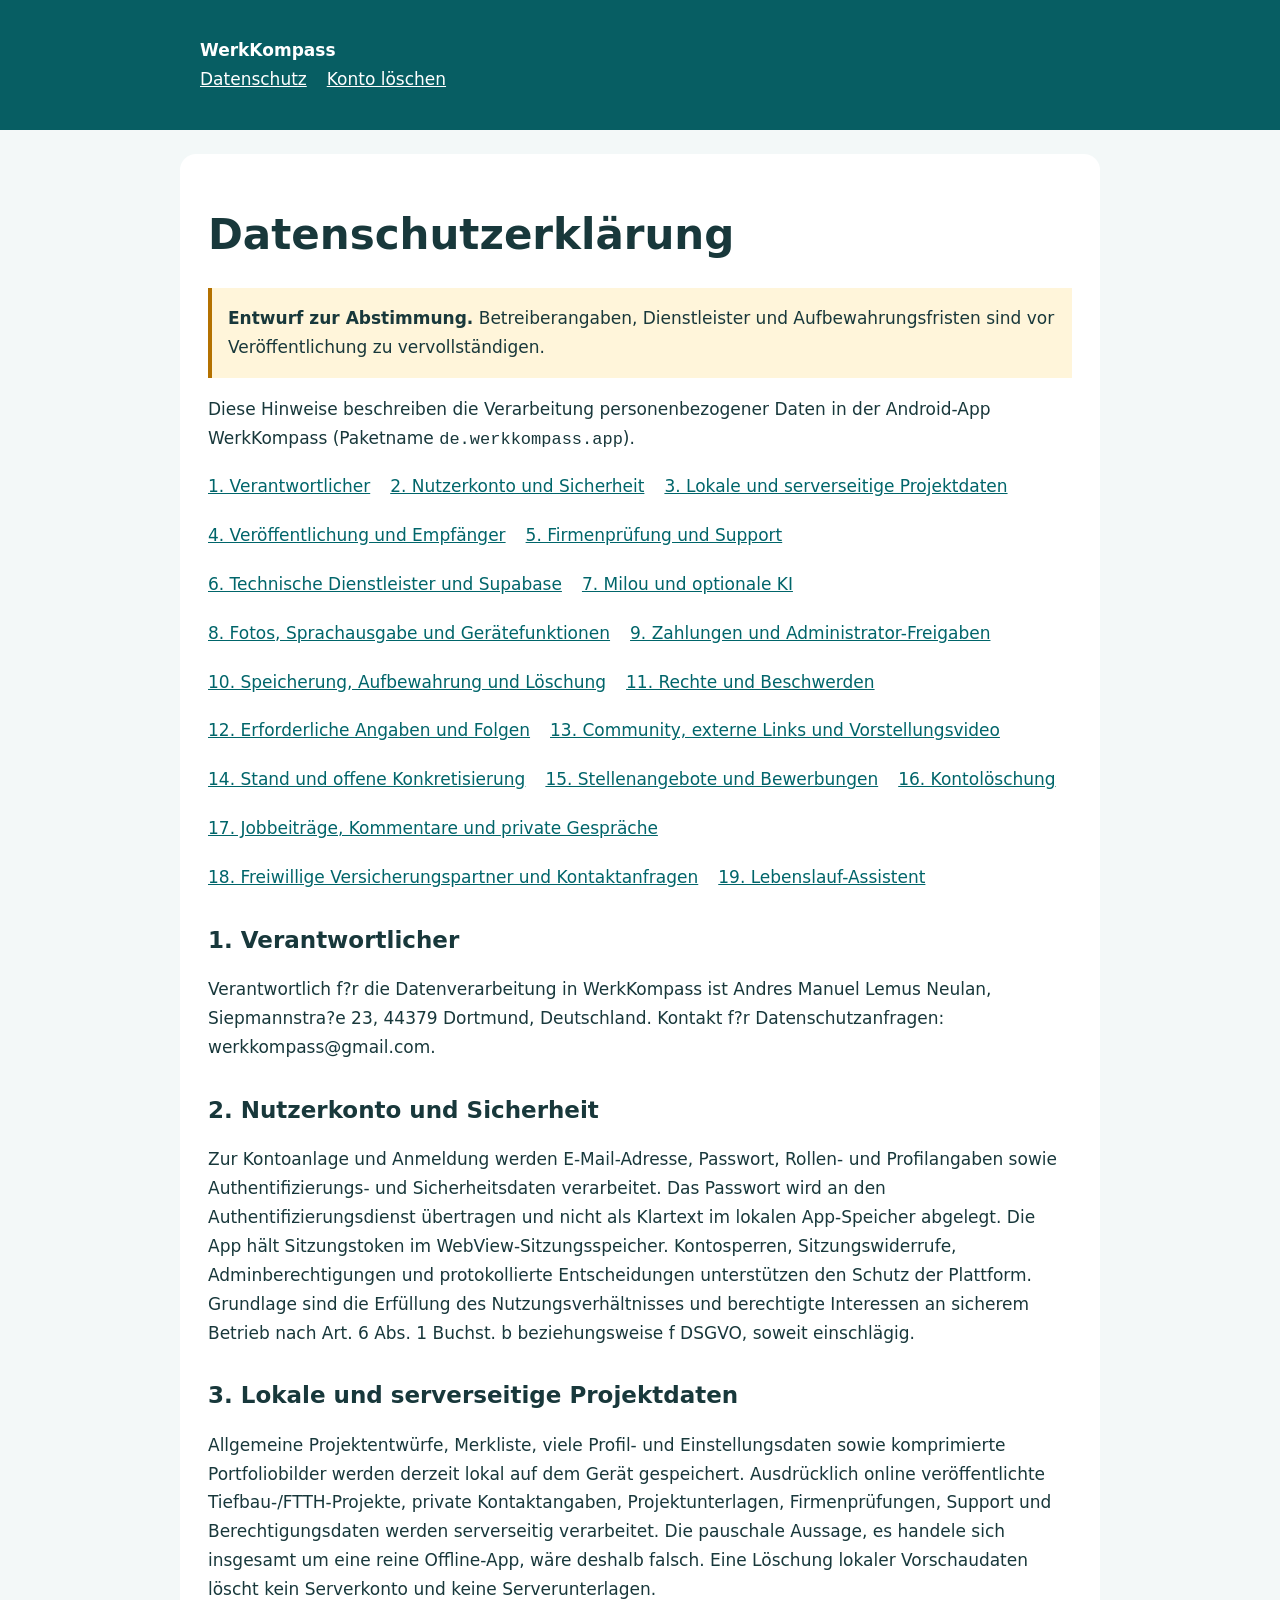
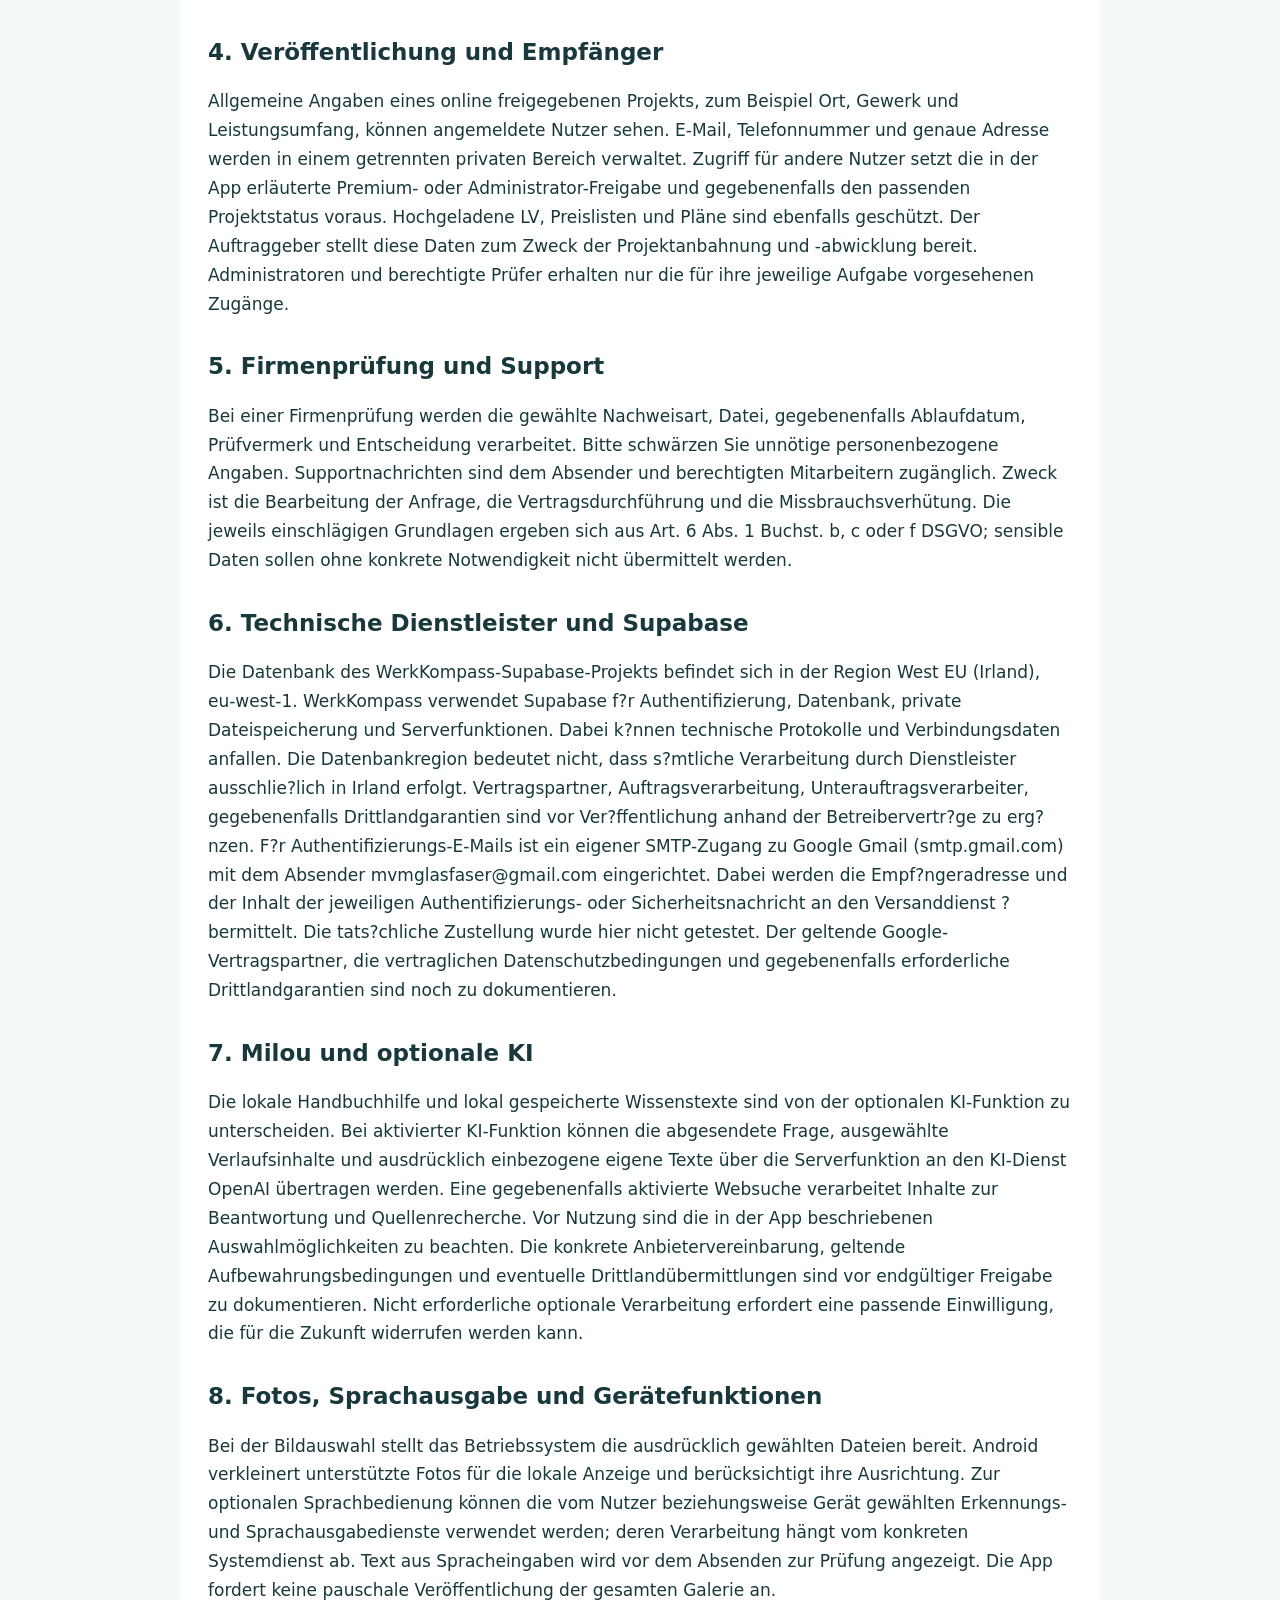
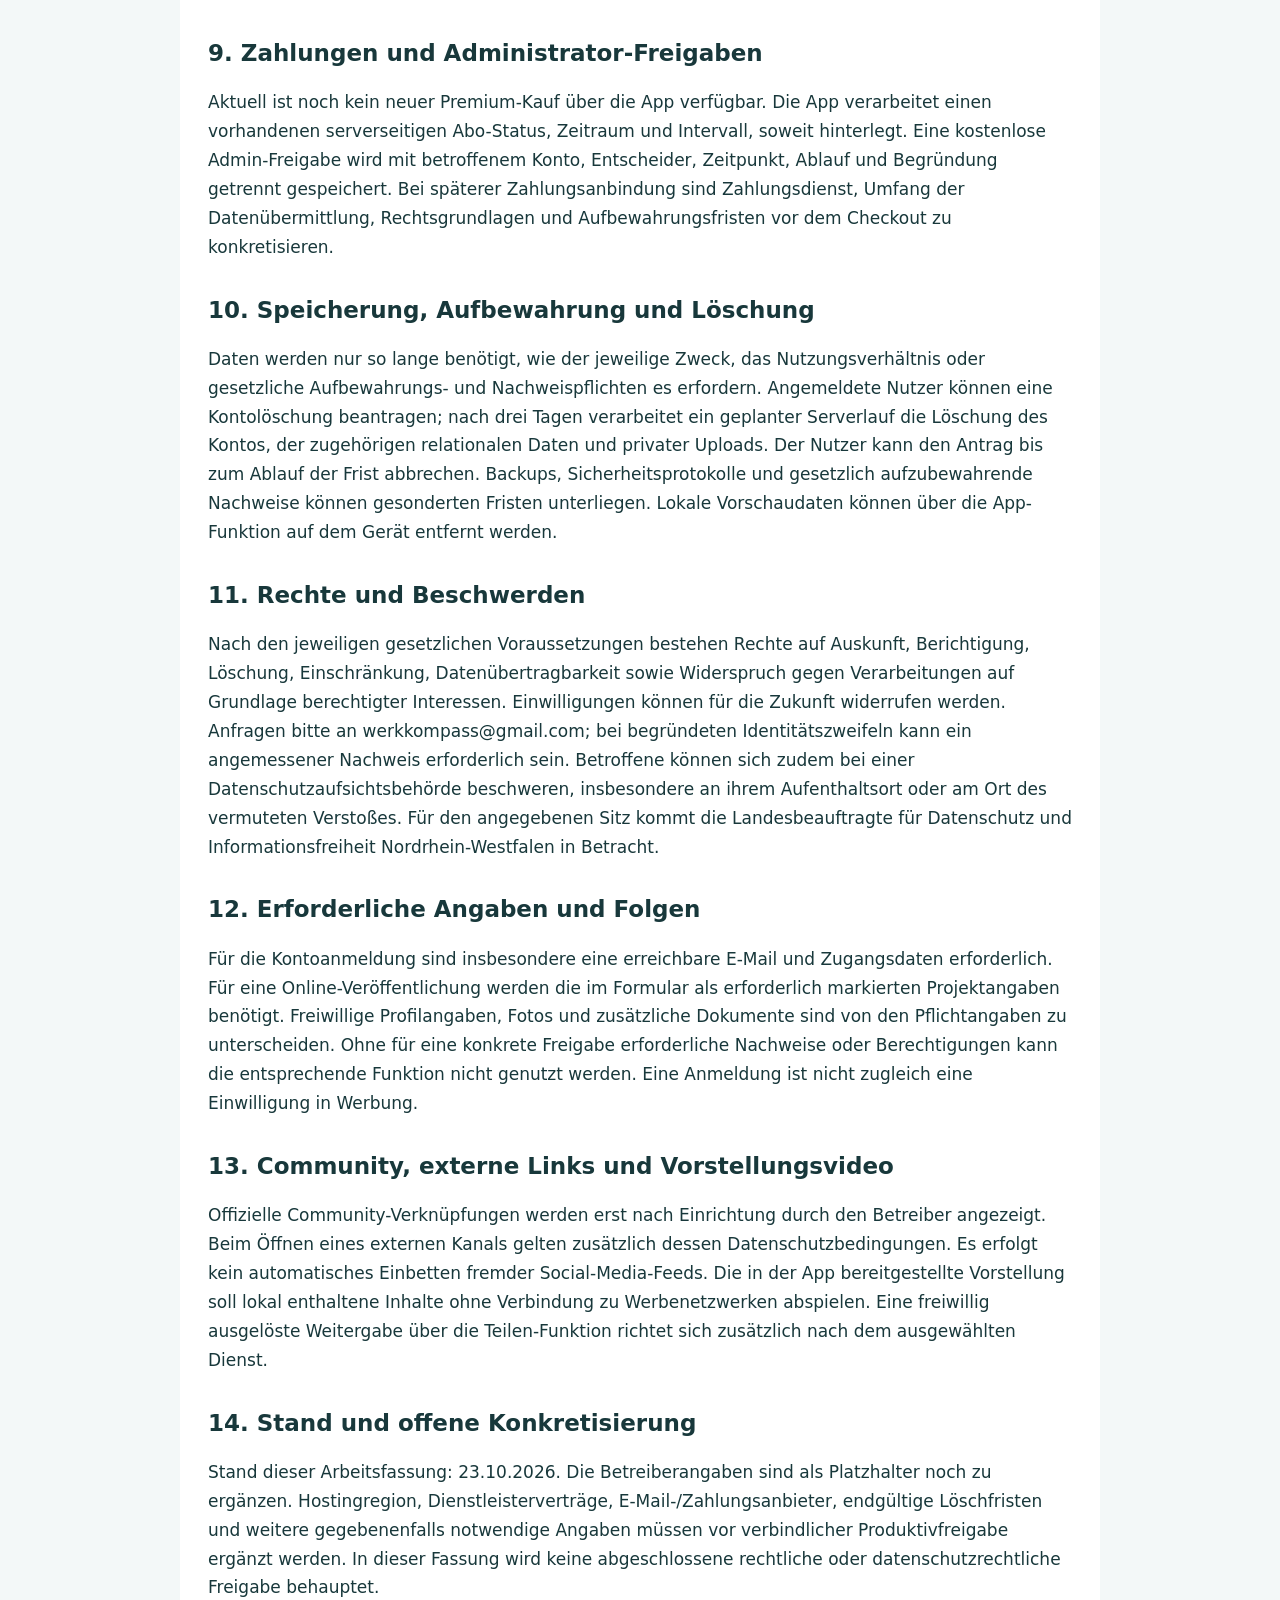
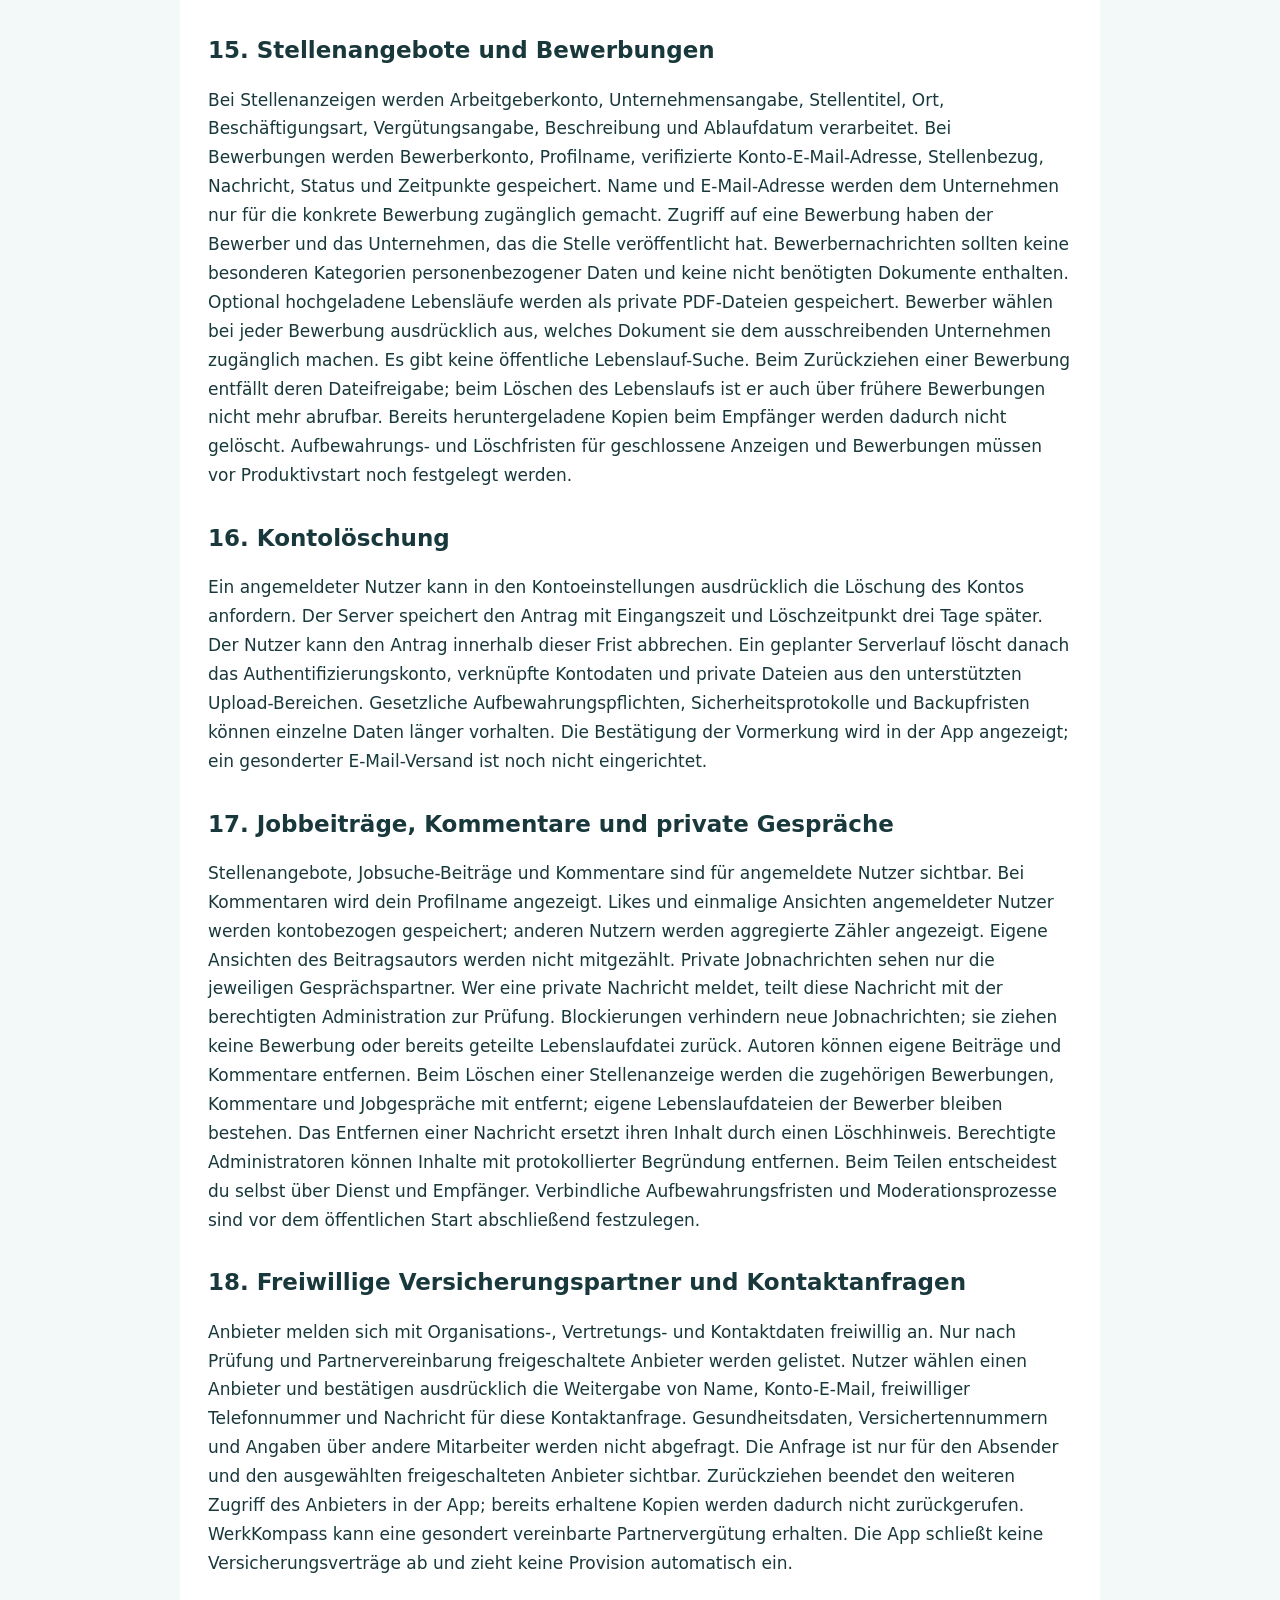
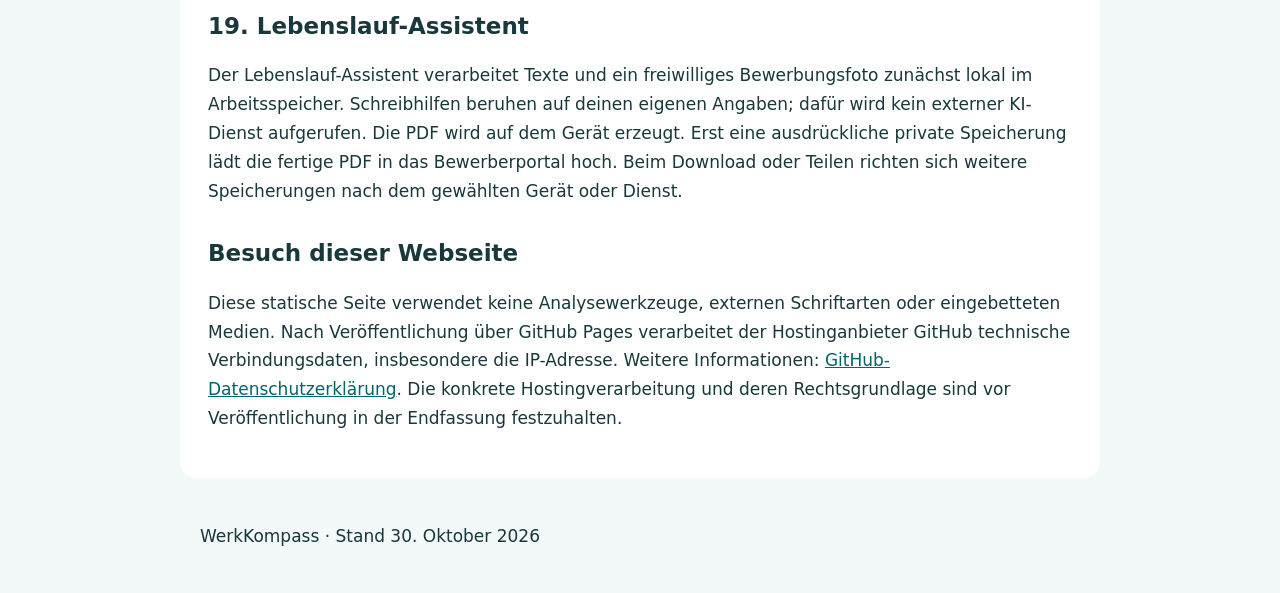
==== index.html @ 2a3a0906 "Add files via upload" ====
<!doctype html>
<html lang="de"><head><meta charset="utf-8"><meta name="viewport" content="width=device-width,initial-scale=1"><meta name="robots" content="noindex"><title>Datenschutzerklärung | WerkKompass</title><link rel="stylesheet" href="style.css"></head><body><header><strong>WerkKompass</strong><nav aria-label="Seitennavigation"><a href="index.html">Datenschutz</a><a href="konto-loeschen.html">Konto löschen</a></nav></header><main><h1>Datenschutzerklärung</h1><p class="notice"><strong>Entwurf zur Abstimmung.</strong> Betreiberangaben, Dienstleister und Aufbewahrungsfristen sind vor Veröffentlichung zu vervollständigen.</p><p>Diese Hinweise beschreiben die Verarbeitung personenbezogener Daten in der Android-App WerkKompass (Paketname <code>de.werkkompass.app</code>).</p><nav aria-label="Inhaltsverzeichnis"><a href="#abschnitt-1">1. Verantwortlicher</a><a href="#abschnitt-2">2. Nutzerkonto und Sicherheit</a><a href="#abschnitt-3">3. Lokale und serverseitige Projektdaten</a><a href="#abschnitt-4">4. Veröffentlichung und Empfänger</a><a href="#abschnitt-5">5. Firmenprüfung und Support</a><a href="#abschnitt-6">6. Technische Dienstleister und Supabase</a><a href="#abschnitt-7">7. Milou und optionale KI</a><a href="#abschnitt-8">8. Fotos, Sprachausgabe und Gerätefunktionen</a><a href="#abschnitt-9">9. Zahlungen und Administrator-Freigaben</a><a href="#abschnitt-10">10. Speicherung, Aufbewahrung und Löschung</a><a href="#abschnitt-11">11. Rechte und Beschwerden</a><a href="#abschnitt-12">12. Erforderliche Angaben und Folgen</a><a href="#abschnitt-13">13. Community, externe Links und Vorstellungsvideo</a><a href="#abschnitt-14">14. Stand und offene Konkretisierung</a><a href="#abschnitt-15">15. Stellenangebote und Bewerbungen</a><a href="#abschnitt-16">16. Kontolöschung</a><a href="#abschnitt-17">17. Jobbeiträge, Kommentare und private Gespräche</a><a href="#abschnitt-18">18. Freiwillige Versicherungspartner und Kontaktanfragen</a><a href="#abschnitt-19">19. Lebenslauf-Assistent</a></nav><section id="abschnitt-1"><h2>1. Verantwortlicher</h2><p>Verantwortlich f?r die Datenverarbeitung in WerkKompass ist Andres Manuel Lemus Neulan, Siepmannstra?e 23, 44379 Dortmund, Deutschland. Kontakt f?r Datenschutzanfragen: werkkompass@gmail.com.</p></section><section id="abschnitt-2"><h2>2. Nutzerkonto und Sicherheit</h2><p>Zur Kontoanlage und Anmeldung werden E-Mail-Adresse, Passwort, Rollen- und Profilangaben sowie Authentifizierungs- und Sicherheitsdaten verarbeitet. Das Passwort wird an den Authentifizierungsdienst übertragen und nicht als Klartext im lokalen App-Speicher abgelegt. Die App hält Sitzungstoken im WebView-Sitzungsspeicher. Kontosperren, Sitzungswiderrufe, Adminberechtigungen und protokollierte Entscheidungen unterstützen den Schutz der Plattform. Grundlage sind die Erfüllung des Nutzungsverhältnisses und berechtigte Interessen an sicherem Betrieb nach Art. 6 Abs. 1 Buchst. b beziehungsweise f DSGVO, soweit einschlägig.</p></section><section id="abschnitt-3"><h2>3. Lokale und serverseitige Projektdaten</h2><p>Allgemeine Projektentwürfe, Merkliste, viele Profil- und Einstellungsdaten sowie komprimierte Portfoliobilder werden derzeit lokal auf dem Gerät gespeichert. Ausdrücklich online veröffentlichte Tiefbau-/FTTH-Projekte, private Kontaktangaben, Projektunterlagen, Firmenprüfungen, Support und Berechtigungsdaten werden serverseitig verarbeitet. Die pauschale Aussage, es handele sich insgesamt um eine reine Offline-App, wäre deshalb falsch. Eine Löschung lokaler Vorschaudaten löscht kein Serverkonto und keine Serverunterlagen.</p></section><section id="abschnitt-4"><h2>4. Veröffentlichung und Empfänger</h2><p>Allgemeine Angaben eines online freigegebenen Projekts, zum Beispiel Ort, Gewerk und Leistungsumfang, können angemeldete Nutzer sehen. E-Mail, Telefonnummer und genaue Adresse werden in einem getrennten privaten Bereich verwaltet. Zugriff für andere Nutzer setzt die in der App erläuterte Premium- oder Administrator-Freigabe und gegebenenfalls den passenden Projektstatus voraus. Hochgeladene LV, Preislisten und Pläne sind ebenfalls geschützt. Der Auftraggeber stellt diese Daten zum Zweck der Projektanbahnung und -abwicklung bereit. Administratoren und berechtigte Prüfer erhalten nur die für ihre jeweilige Aufgabe vorgesehenen Zugänge.</p></section><section id="abschnitt-5"><h2>5. Firmenprüfung und Support</h2><p>Bei einer Firmenprüfung werden die gewählte Nachweisart, Datei, gegebenenfalls Ablaufdatum, Prüfvermerk und Entscheidung verarbeitet. Bitte schwärzen Sie unnötige personenbezogene Angaben. Supportnachrichten sind dem Absender und berechtigten Mitarbeitern zugänglich. Zweck ist die Bearbeitung der Anfrage, die Vertragsdurchführung und die Missbrauchsverhütung. Die jeweils einschlägigen Grundlagen ergeben sich aus Art. 6 Abs. 1 Buchst. b, c oder f DSGVO; sensible Daten sollen ohne konkrete Notwendigkeit nicht übermittelt werden.</p></section><section id="abschnitt-6"><h2>6. Technische Dienstleister und Supabase</h2><p>Die Datenbank des WerkKompass-Supabase-Projekts befindet sich in der Region West EU (Irland), eu-west-1. WerkKompass verwendet Supabase f?r Authentifizierung, Datenbank, private Dateispeicherung und Serverfunktionen. Dabei k?nnen technische Protokolle und Verbindungsdaten anfallen. Die Datenbankregion bedeutet nicht, dass s?mtliche Verarbeitung durch Dienstleister ausschlie?lich in Irland erfolgt. Vertragspartner, Auftragsverarbeitung, Unterauftragsverarbeiter, gegebenenfalls Drittlandgarantien sind vor Ver?ffentlichung anhand der Betreibervertr?ge zu erg?nzen. F?r Authentifizierungs-E-Mails ist ein eigener SMTP-Zugang zu Google Gmail (smtp.gmail.com) mit dem Absender mvmglasfaser@gmail.com eingerichtet. Dabei werden die Empf?ngeradresse und der Inhalt der jeweiligen Authentifizierungs- oder Sicherheitsnachricht an den Versanddienst ?bermittelt. Die tats?chliche Zustellung wurde hier nicht getestet. Der geltende Google-Vertragspartner, die vertraglichen Datenschutzbedingungen und gegebenenfalls erforderliche Drittlandgarantien sind noch zu dokumentieren.</p></section><section id="abschnitt-7"><h2>7. Milou und optionale KI</h2><p>Die lokale Handbuchhilfe und lokal gespeicherte Wissenstexte sind von der optionalen KI-Funktion zu unterscheiden. Bei aktivierter KI-Funktion können die abgesendete Frage, ausgewählte Verlaufsinhalte und ausdrücklich einbezogene eigene Texte über die Serverfunktion an den KI-Dienst OpenAI übertragen werden. Eine gegebenenfalls aktivierte Websuche verarbeitet Inhalte zur Beantwortung und Quellenrecherche. Vor Nutzung sind die in der App beschriebenen Auswahlmöglichkeiten zu beachten. Die konkrete Anbietervereinbarung, geltende Aufbewahrungsbedingungen und eventuelle Drittlandübermittlungen sind vor endgültiger Freigabe zu dokumentieren. Nicht erforderliche optionale Verarbeitung erfordert eine passende Einwilligung, die für die Zukunft widerrufen werden kann.</p></section><section id="abschnitt-8"><h2>8. Fotos, Sprachausgabe und Gerätefunktionen</h2><p>Bei der Bildauswahl stellt das Betriebssystem die ausdrücklich gewählten Dateien bereit. Android verkleinert unterstützte Fotos für die lokale Anzeige und berücksichtigt ihre Ausrichtung. Zur optionalen Sprachbedienung können die vom Nutzer beziehungsweise Gerät gewählten Erkennungs- und Sprachausgabedienste verwendet werden; deren Verarbeitung hängt vom konkreten Systemdienst ab. Text aus Spracheingaben wird vor dem Absenden zur Prüfung angezeigt. Die App fordert keine pauschale Veröffentlichung der gesamten Galerie an.</p></section><section id="abschnitt-9"><h2>9. Zahlungen und Administrator-Freigaben</h2><p>Aktuell ist noch kein neuer Premium-Kauf über die App verfügbar. Die App verarbeitet einen vorhandenen serverseitigen Abo-Status, Zeitraum und Intervall, soweit hinterlegt. Eine kostenlose Admin-Freigabe wird mit betroffenem Konto, Entscheider, Zeitpunkt, Ablauf und Begründung getrennt gespeichert. Bei späterer Zahlungsanbindung sind Zahlungsdienst, Umfang der Datenübermittlung, Rechtsgrundlagen und Aufbewahrungsfristen vor dem Checkout zu konkretisieren.</p></section><section id="abschnitt-10"><h2>10. Speicherung, Aufbewahrung und Löschung</h2><p>Daten werden nur so lange benötigt, wie der jeweilige Zweck, das Nutzungsverhältnis oder gesetzliche Aufbewahrungs- und Nachweispflichten es erfordern. Angemeldete Nutzer können eine Kontolöschung beantragen; nach drei Tagen verarbeitet ein geplanter Serverlauf die Löschung des Kontos, der zugehörigen relationalen Daten und privater Uploads. Der Nutzer kann den Antrag bis zum Ablauf der Frist abbrechen. Backups, Sicherheitsprotokolle und gesetzlich aufzubewahrende Nachweise können gesonderten Fristen unterliegen. Lokale Vorschaudaten können über die App-Funktion auf dem Gerät entfernt werden.</p></section><section id="abschnitt-11"><h2>11. Rechte und Beschwerden</h2><p>Nach den jeweiligen gesetzlichen Voraussetzungen bestehen Rechte auf Auskunft, Berichtigung, Löschung, Einschränkung, Datenübertragbarkeit sowie Widerspruch gegen Verarbeitungen auf Grundlage berechtigter Interessen. Einwilligungen können für die Zukunft widerrufen werden. Anfragen bitte an werkkompass@gmail.com; bei begründeten Identitätszweifeln kann ein angemessener Nachweis erforderlich sein. Betroffene können sich zudem bei einer Datenschutzaufsichtsbehörde beschweren, insbesondere an ihrem Aufenthaltsort oder am Ort des vermuteten Verstoßes. Für den angegebenen Sitz kommt die Landesbeauftragte für Datenschutz und Informationsfreiheit Nordrhein-Westfalen in Betracht.</p></section><section id="abschnitt-12"><h2>12. Erforderliche Angaben und Folgen</h2><p>Für die Kontoanmeldung sind insbesondere eine erreichbare E-Mail und Zugangsdaten erforderlich. Für eine Online-Veröffentlichung werden die im Formular als erforderlich markierten Projektangaben benötigt. Freiwillige Profilangaben, Fotos und zusätzliche Dokumente sind von den Pflichtangaben zu unterscheiden. Ohne für eine konkrete Freigabe erforderliche Nachweise oder Berechtigungen kann die entsprechende Funktion nicht genutzt werden. Eine Anmeldung ist nicht zugleich eine Einwilligung in Werbung.</p></section><section id="abschnitt-13"><h2>13. Community, externe Links und Vorstellungsvideo</h2><p>Offizielle Community-Verknüpfungen werden erst nach Einrichtung durch den Betreiber angezeigt. Beim Öffnen eines externen Kanals gelten zusätzlich dessen Datenschutzbedingungen. Es erfolgt kein automatisches Einbetten fremder Social-Media-Feeds. Die in der App bereitgestellte Vorstellung soll lokal enthaltene Inhalte ohne Verbindung zu Werbenetzwerken abspielen. Eine freiwillig ausgelöste Weitergabe über die Teilen-Funktion richtet sich zusätzlich nach dem ausgewählten Dienst.</p></section><section id="abschnitt-14"><h2>14. Stand und offene Konkretisierung</h2><p>Stand dieser Arbeitsfassung: 23.10.2026. Die Betreiberangaben sind als Platzhalter noch zu ergänzen. Hostingregion, Dienstleisterverträge, E-Mail-/Zahlungsanbieter, endgültige Löschfristen und weitere gegebenenfalls notwendige Angaben müssen vor verbindlicher Produktivfreigabe ergänzt werden. In dieser Fassung wird keine abgeschlossene rechtliche oder datenschutzrechtliche Freigabe behauptet.</p></section><section id="abschnitt-15"><h2>15. Stellenangebote und Bewerbungen</h2><p>Bei Stellenanzeigen werden Arbeitgeberkonto, Unternehmensangabe, Stellentitel, Ort, Beschäftigungsart, Vergütungsangabe, Beschreibung und Ablaufdatum verarbeitet. Bei Bewerbungen werden Bewerberkonto, Profilname, verifizierte Konto-E-Mail-Adresse, Stellenbezug, Nachricht, Status und Zeitpunkte gespeichert. Name und E-Mail-Adresse werden dem Unternehmen nur für die konkrete Bewerbung zugänglich gemacht. Zugriff auf eine Bewerbung haben der Bewerber und das Unternehmen, das die Stelle veröffentlicht hat. Bewerbernachrichten sollten keine besonderen Kategorien personenbezogener Daten und keine nicht benötigten Dokumente enthalten. Optional hochgeladene Lebensläufe werden als private PDF-Dateien gespeichert. Bewerber wählen bei jeder Bewerbung ausdrücklich aus, welches Dokument sie dem ausschreibenden Unternehmen zugänglich machen. Es gibt keine öffentliche Lebenslauf-Suche. Beim Zurückziehen einer Bewerbung entfällt deren Dateifreigabe; beim Löschen des Lebenslaufs ist er auch über frühere Bewerbungen nicht mehr abrufbar. Bereits heruntergeladene Kopien beim Empfänger werden dadurch nicht gelöscht. Aufbewahrungs- und Löschfristen für geschlossene Anzeigen und Bewerbungen müssen vor Produktivstart noch festgelegt werden.</p></section><section id="abschnitt-16"><h2>16. Kontolöschung</h2><p>Ein angemeldeter Nutzer kann in den Kontoeinstellungen ausdrücklich die Löschung des Kontos anfordern. Der Server speichert den Antrag mit Eingangszeit und Löschzeitpunkt drei Tage später. Der Nutzer kann den Antrag innerhalb dieser Frist abbrechen. Ein geplanter Serverlauf löscht danach das Authentifizierungskonto, verknüpfte Kontodaten und private Dateien aus den unterstützten Upload-Bereichen. Gesetzliche Aufbewahrungspflichten, Sicherheitsprotokolle und Backupfristen können einzelne Daten länger vorhalten. Die Bestätigung der Vormerkung wird in der App angezeigt; ein gesonderter E-Mail-Versand ist noch nicht eingerichtet.</p></section><section id="abschnitt-17"><h2>17. Jobbeiträge, Kommentare und private Gespräche</h2><p>Stellenangebote, Jobsuche-Beiträge und Kommentare sind für angemeldete Nutzer sichtbar. Bei Kommentaren wird dein Profilname angezeigt. Likes und einmalige Ansichten angemeldeter Nutzer werden kontobezogen gespeichert; anderen Nutzern werden aggregierte Zähler angezeigt. Eigene Ansichten des Beitragsautors werden nicht mitgezählt. Private Jobnachrichten sehen nur die jeweiligen Gesprächspartner. Wer eine private Nachricht meldet, teilt diese Nachricht mit der berechtigten Administration zur Prüfung. Blockierungen verhindern neue Jobnachrichten; sie ziehen keine Bewerbung oder bereits geteilte Lebenslaufdatei zurück. Autoren können eigene Beiträge und Kommentare entfernen. Beim Löschen einer Stellenanzeige werden die zugehörigen Bewerbungen, Kommentare und Jobgespräche mit entfernt; eigene Lebenslaufdateien der Bewerber bleiben bestehen. Das Entfernen einer Nachricht ersetzt ihren Inhalt durch einen Löschhinweis. Berechtigte Administratoren können Inhalte mit protokollierter Begründung entfernen. Beim Teilen entscheidest du selbst über Dienst und Empfänger. Verbindliche Aufbewahrungsfristen und Moderationsprozesse sind vor dem öffentlichen Start abschließend festzulegen.</p></section><section id="abschnitt-18"><h2>18. Freiwillige Versicherungspartner und Kontaktanfragen</h2><p>Anbieter melden sich mit Organisations-, Vertretungs- und Kontaktdaten freiwillig an. Nur nach Prüfung und Partnervereinbarung freigeschaltete Anbieter werden gelistet. Nutzer wählen einen Anbieter und bestätigen ausdrücklich die Weitergabe von Name, Konto-E-Mail, freiwilliger Telefonnummer und Nachricht für diese Kontaktanfrage. Gesundheitsdaten, Versichertennummern und Angaben über andere Mitarbeiter werden nicht abgefragt. Die Anfrage ist nur für den Absender und den ausgewählten freigeschalteten Anbieter sichtbar. Zurückziehen beendet den weiteren Zugriff des Anbieters in der App; bereits erhaltene Kopien werden dadurch nicht zurückgerufen. WerkKompass kann eine gesondert vereinbarte Partnervergütung erhalten. Die App schließt keine Versicherungsverträge ab und zieht keine Provision automatisch ein.</p></section><section id="abschnitt-19"><h2>19. Lebenslauf-Assistent</h2><p>Der Lebenslauf-Assistent verarbeitet Texte und ein freiwilliges Bewerbungsfoto zunächst lokal im Arbeitsspeicher. Schreibhilfen beruhen auf deinen eigenen Angaben; dafür wird kein externer KI-Dienst aufgerufen. Die PDF wird auf dem Gerät erzeugt. Erst eine ausdrückliche private Speicherung lädt die fertige PDF in das Bewerberportal hoch. Beim Download oder Teilen richten sich weitere Speicherungen nach dem gewählten Gerät oder Dienst.</p></section><h2>Besuch dieser Webseite</h2><p>Diese statische Seite verwendet keine Analysewerkzeuge, externen Schriftarten oder eingebetteten Medien. Nach Veröffentlichung über GitHub Pages verarbeitet der Hostinganbieter GitHub technische Verbindungsdaten, insbesondere die IP-Adresse. Weitere Informationen: <a href="https://docs.github.com/en/site-policy/privacy-policies/github-general-privacy-statement">GitHub-Datenschutzerklärung</a>. Die konkrete Hostingverarbeitung und deren Rechtsgrundlage sind vor Veröffentlichung in der Endfassung festzuhalten.</p></main><footer>WerkKompass · Stand 30. Oktober 2026</footer></body></html>
---- style.css ----
:root{color-scheme:light}*{box-sizing:border-box}body{margin:0;background:#f3f8f8;color:#18383b;font:17px/1.7 system-ui,sans-serif}header{background:#075e63;color:white;padding:36px max(20px,calc((100% - 880px)/2))}header a{color:white}main{max-width:920px;margin:24px auto;padding:28px;background:white;border-radius:16px}h1{font-size:clamp(28px,6vw,42px);line-height:1.2}h2{font-size:23px;line-height:1.4;margin-top:32px}a{color:#00656a;overflow-wrap:anywhere}nav{display:flex;gap:20px;flex-wrap:wrap}.notice{border-left:4px solid #b47100;background:#fff5da;padding:16px}p{overflow-wrap:anywhere}.button{display:inline-block;background:#075e63;color:white;padding:12px 20px;border-radius:8px}footer{max-width:920px;margin:24px auto;padding:20px}@media(max-width:600px){main{margin:12px;padding:20px}}
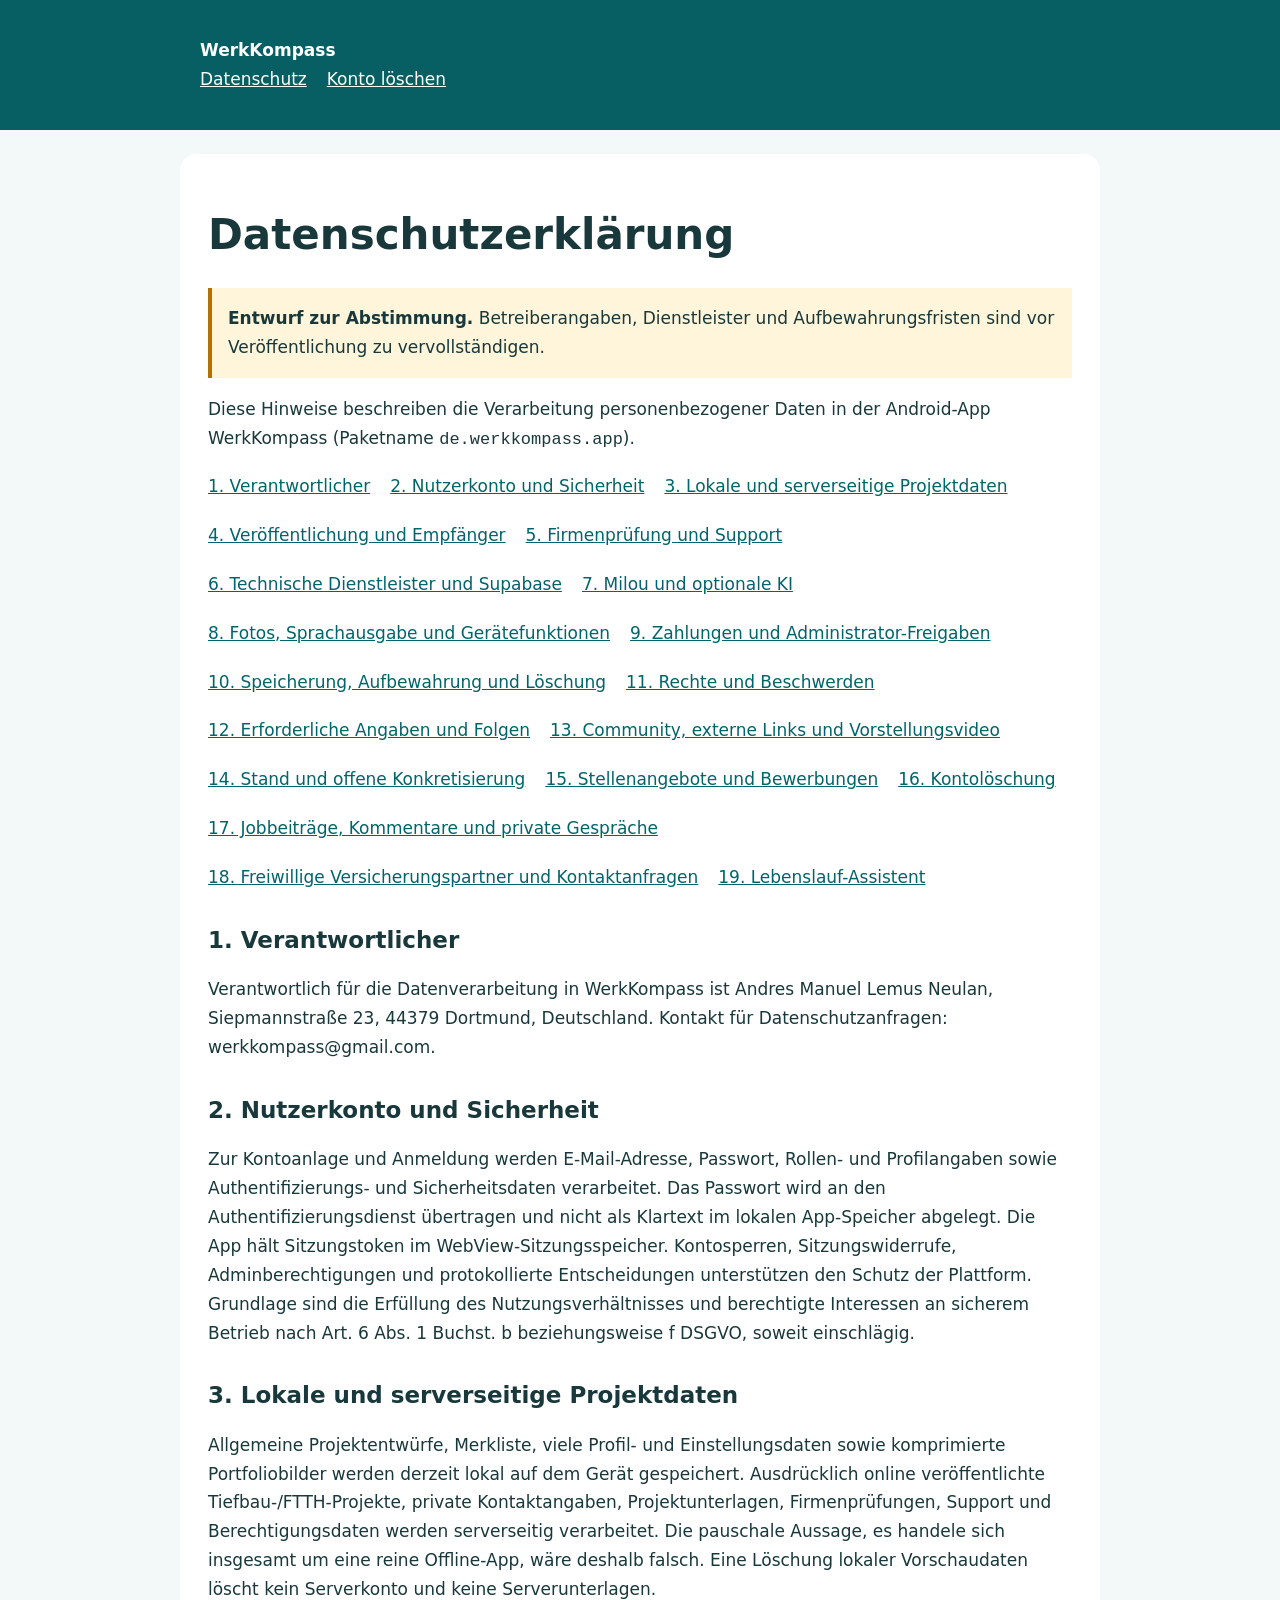
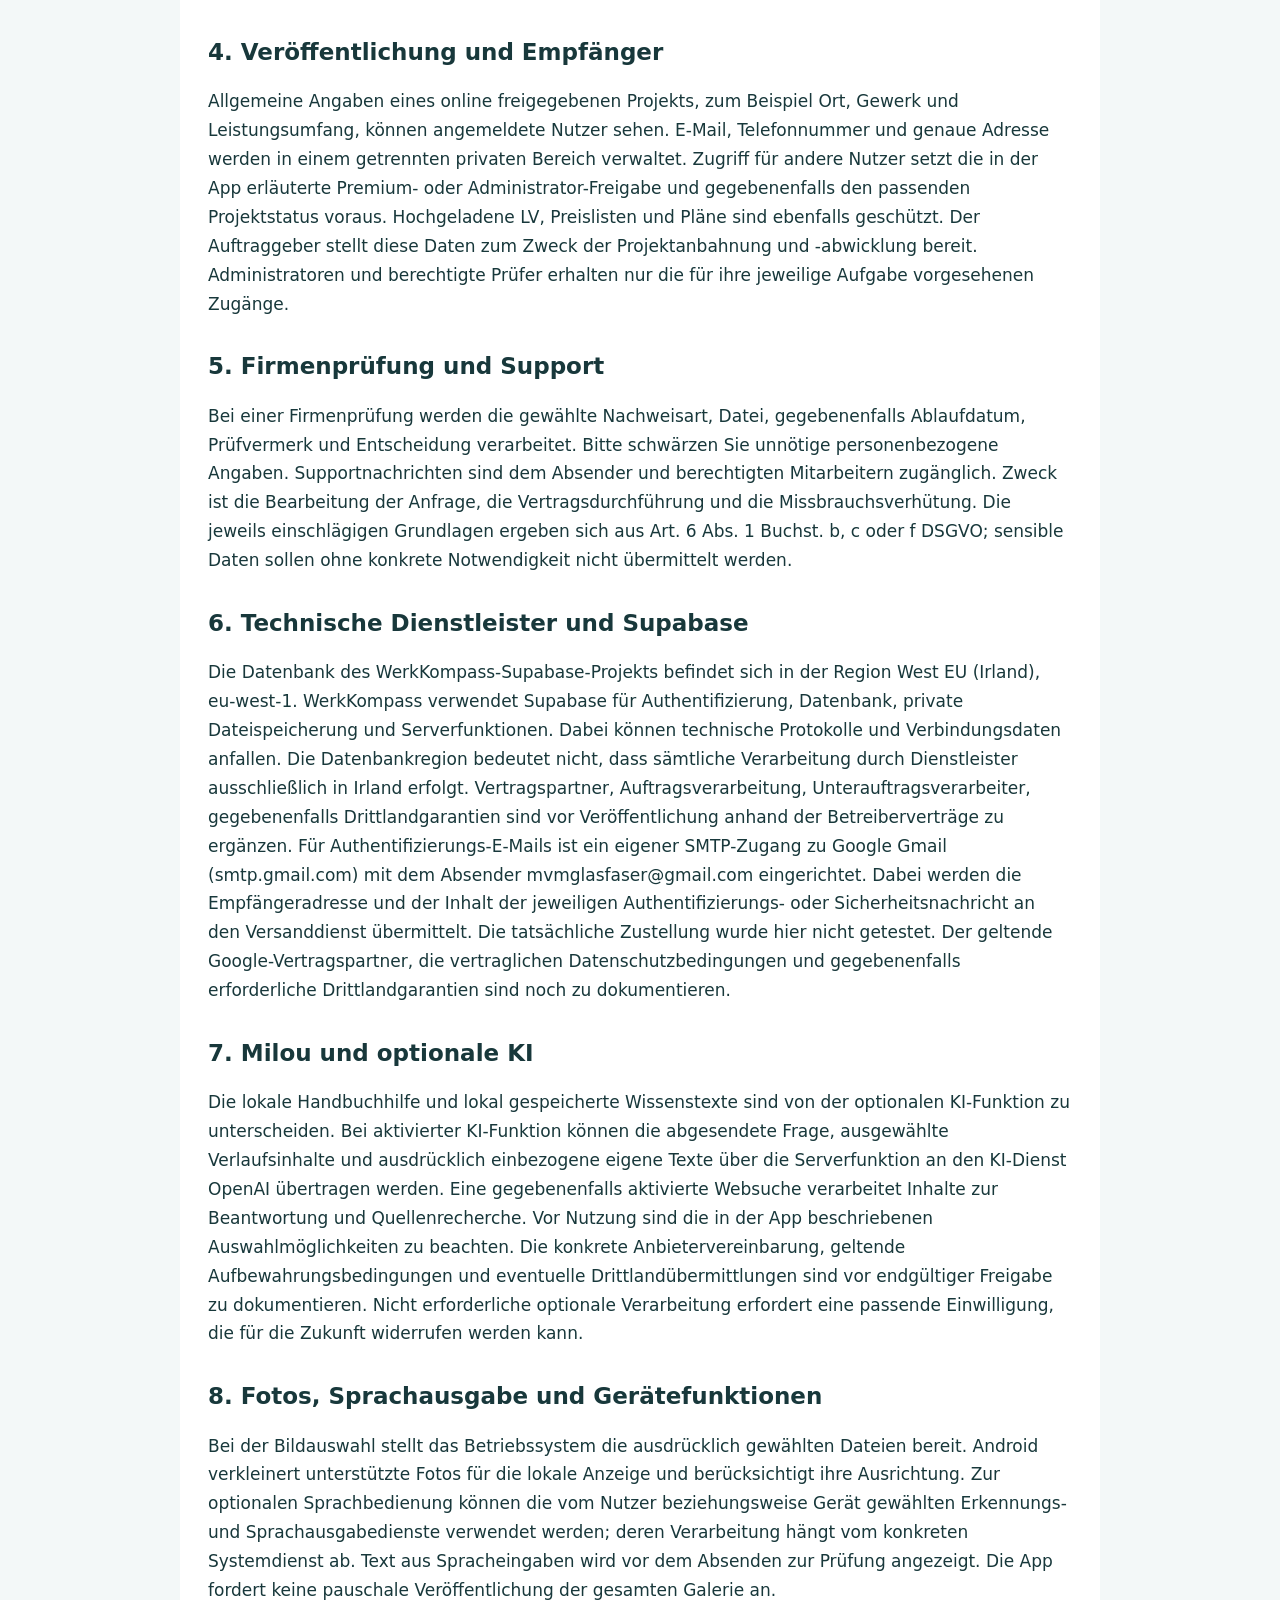
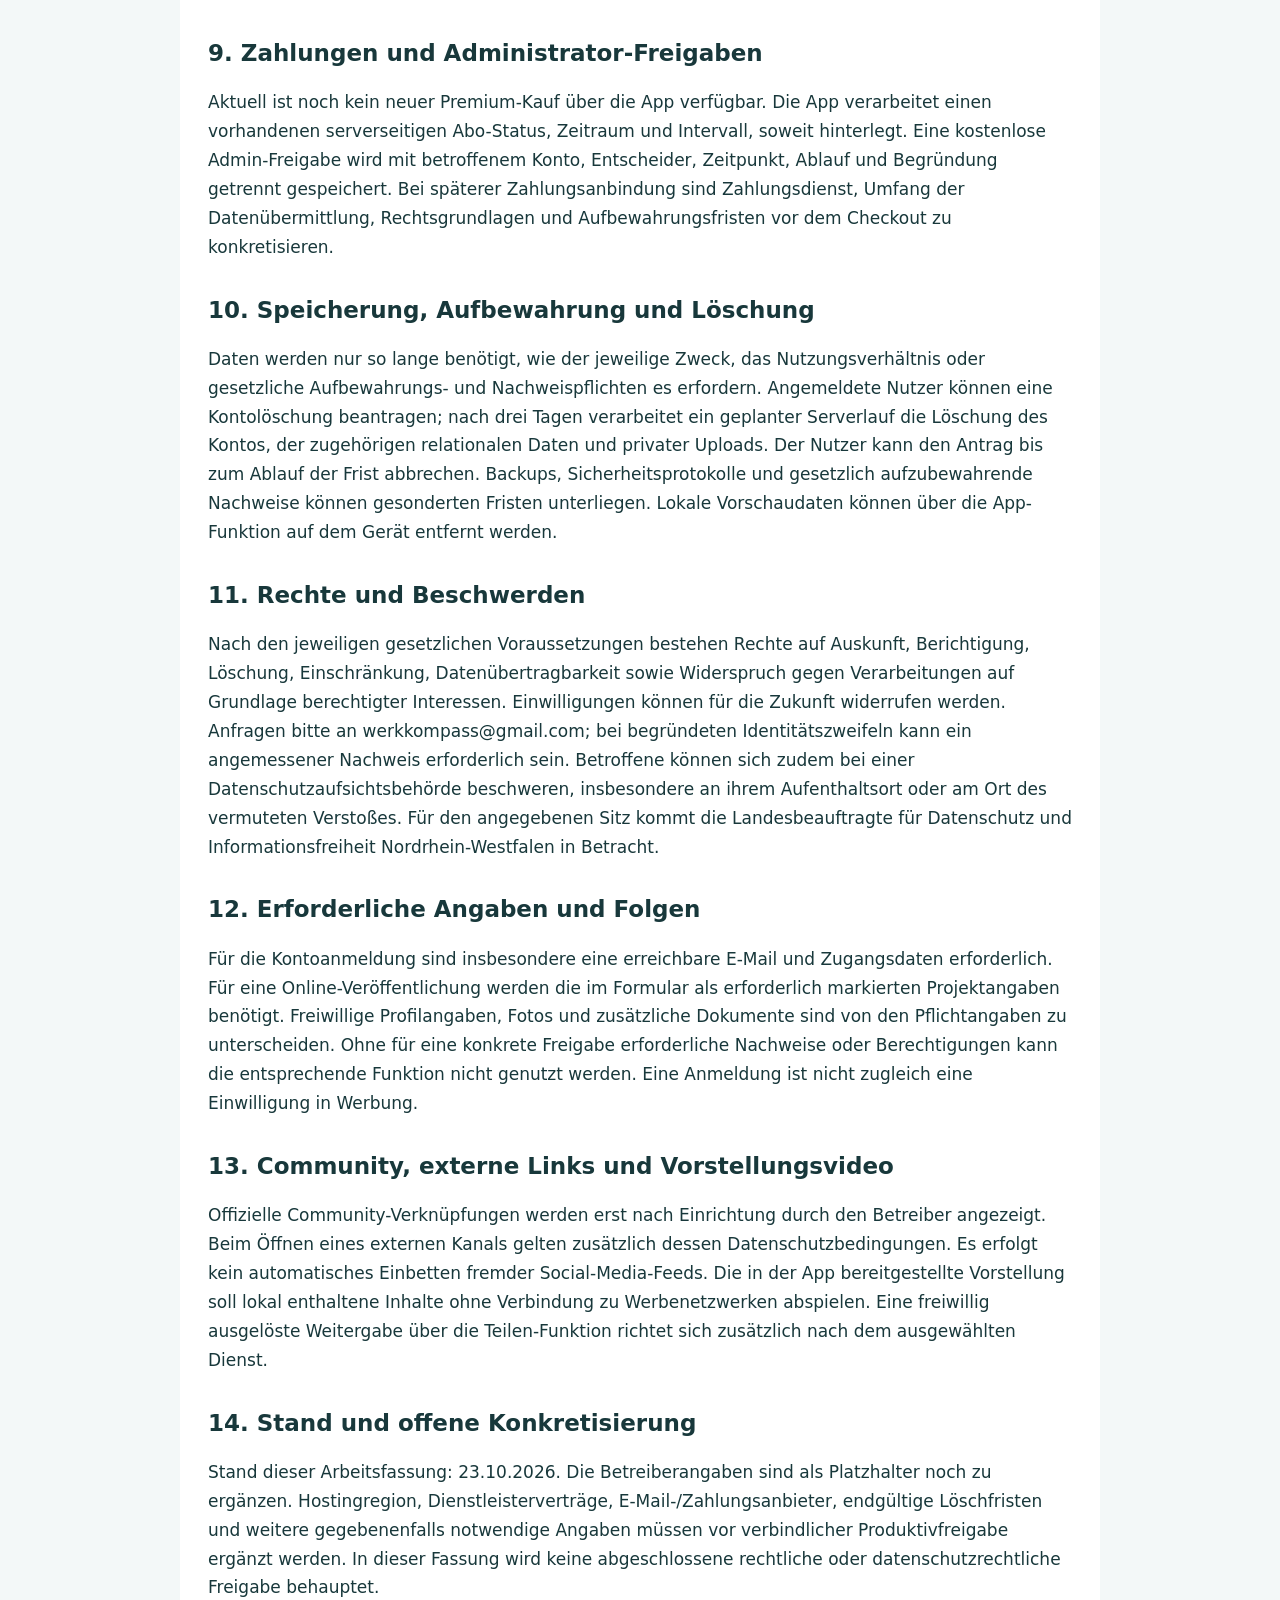
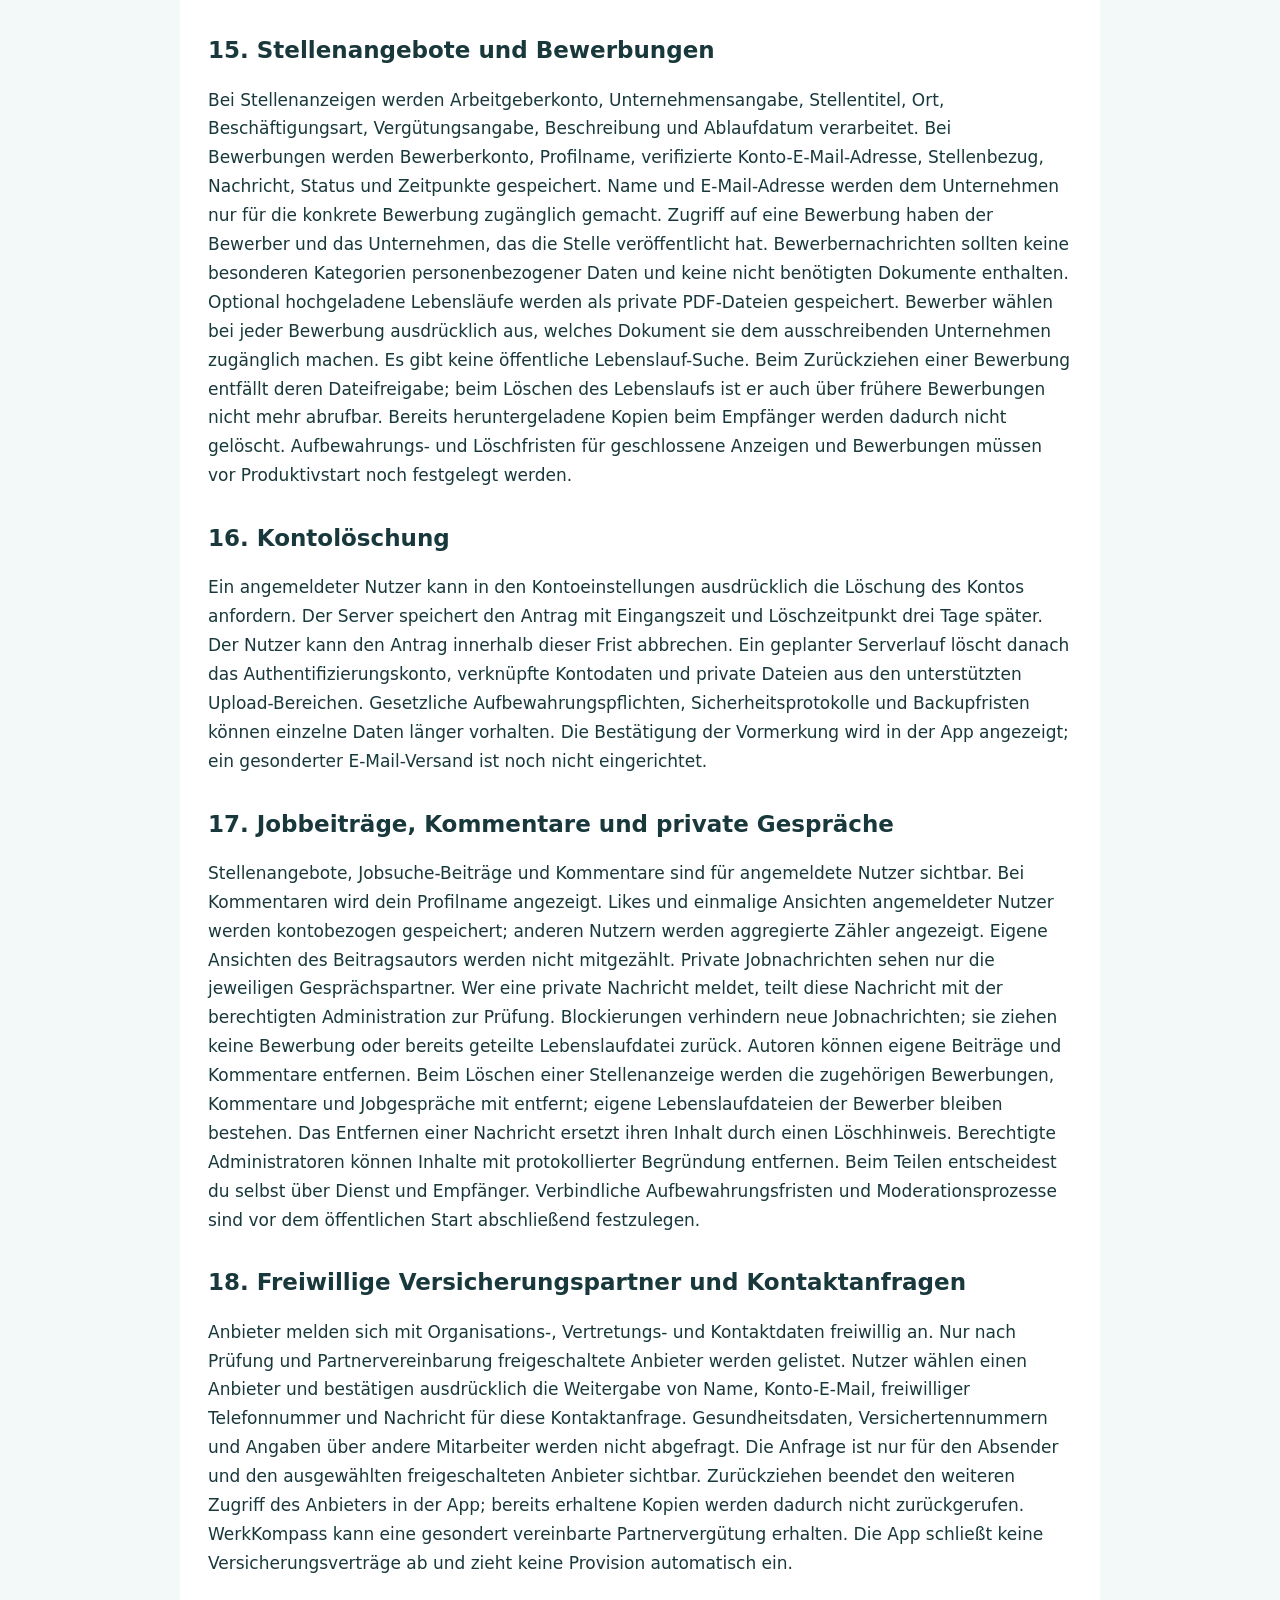
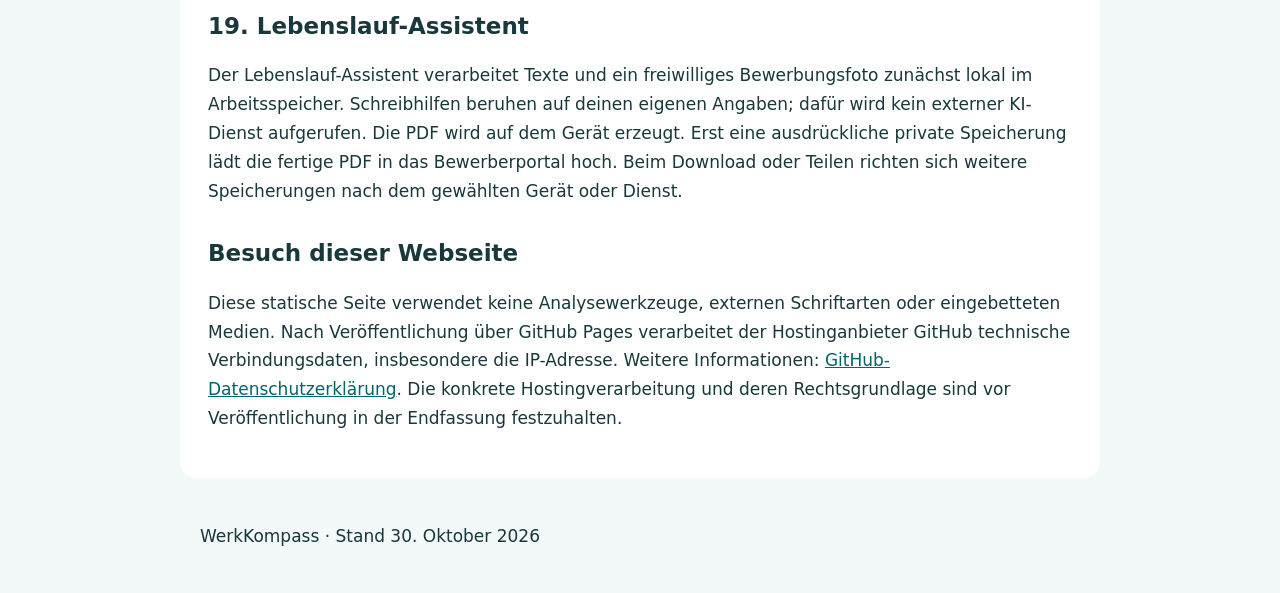
==== commit e1006a60: "Add files via upload" ====
--- a/index.html
+++ b/index.html
@@ -1,2 +1,2 @@
 <!doctype html>
-<html lang="de"><head><meta charset="utf-8"><meta name="viewport" content="width=device-width,initial-scale=1"><meta name="robots" content="noindex"><title>Datenschutzerklärung | WerkKompass</title><link rel="stylesheet" href="style.css"></head><body><header><strong>WerkKompass</strong><nav aria-label="Seitennavigation"><a href="index.html">Datenschutz</a><a href="konto-loeschen.html">Konto löschen</a></nav></header><main><h1>Datenschutzerklärung</h1><p class="notice"><strong>Entwurf zur Abstimmung.</strong> Betreiberangaben, Dienstleister und Aufbewahrungsfristen sind vor Veröffentlichung zu vervollständigen.</p><p>Diese Hinweise beschreiben die Verarbeitung personenbezogener Daten in der Android-App WerkKompass (Paketname <code>de.werkkompass.app</code>).</p><nav aria-label="Inhaltsverzeichnis"><a href="#abschnitt-1">1. Verantwortlicher</a><a href="#abschnitt-2">2. Nutzerkonto und Sicherheit</a><a href="#abschnitt-3">3. Lokale und serverseitige Projektdaten</a><a href="#abschnitt-4">4. Veröffentlichung und Empfänger</a><a href="#abschnitt-5">5. Firmenprüfung und Support</a><a href="#abschnitt-6">6. Technische Dienstleister und Supabase</a><a href="#abschnitt-7">7. Milou und optionale KI</a><a href="#abschnitt-8">8. Fotos, Sprachausgabe und Gerätefunktionen</a><a href="#abschnitt-9">9. Zahlungen und Administrator-Freigaben</a><a href="#abschnitt-10">10. Speicherung, Aufbewahrung und Löschung</a><a href="#abschnitt-11">11. Rechte und Beschwerden</a><a href="#abschnitt-12">12. Erforderliche Angaben und Folgen</a><a href="#abschnitt-13">13. Community, externe Links und Vorstellungsvideo</a><a href="#abschnitt-14">14. Stand und offene Konkretisierung</a><a href="#abschnitt-15">15. Stellenangebote und Bewerbungen</a><a href="#abschnitt-16">16. Kontolöschung</a><a href="#abschnitt-17">17. Jobbeiträge, Kommentare und private Gespräche</a><a href="#abschnitt-18">18. Freiwillige Versicherungspartner und Kontaktanfragen</a><a href="#abschnitt-19">19. Lebenslauf-Assistent</a></nav><section id="abschnitt-1"><h2>1. Verantwortlicher</h2><p>Verantwortlich f?r die Datenverarbeitung in WerkKompass ist Andres Manuel Lemus Neulan, Siepmannstra?e 23, 44379 Dortmund, Deutschland. Kontakt f?r Datenschutzanfragen: werkkompass@gmail.com.</p></section><section id="abschnitt-2"><h2>2. Nutzerkonto und Sicherheit</h2><p>Zur Kontoanlage und Anmeldung werden E-Mail-Adresse, Passwort, Rollen- und Profilangaben sowie Authentifizierungs- und Sicherheitsdaten verarbeitet. Das Passwort wird an den Authentifizierungsdienst übertragen und nicht als Klartext im lokalen App-Speicher abgelegt. Die App hält Sitzungstoken im WebView-Sitzungsspeicher. Kontosperren, Sitzungswiderrufe, Adminberechtigungen und protokollierte Entscheidungen unterstützen den Schutz der Plattform. Grundlage sind die Erfüllung des Nutzungsverhältnisses und berechtigte Interessen an sicherem Betrieb nach Art. 6 Abs. 1 Buchst. b beziehungsweise f DSGVO, soweit einschlägig.</p></section><section id="abschnitt-3"><h2>3. Lokale und serverseitige Projektdaten</h2><p>Allgemeine Projektentwürfe, Merkliste, viele Profil- und Einstellungsdaten sowie komprimierte Portfoliobilder werden derzeit lokal auf dem Gerät gespeichert. Ausdrücklich online veröffentlichte Tiefbau-/FTTH-Projekte, private Kontaktangaben, Projektunterlagen, Firmenprüfungen, Support und Berechtigungsdaten werden serverseitig verarbeitet. Die pauschale Aussage, es handele sich insgesamt um eine reine Offline-App, wäre deshalb falsch. Eine Löschung lokaler Vorschaudaten löscht kein Serverkonto und keine Serverunterlagen.</p></section><section id="abschnitt-4"><h2>4. Veröffentlichung und Empfänger</h2><p>Allgemeine Angaben eines online freigegebenen Projekts, zum Beispiel Ort, Gewerk und Leistungsumfang, können angemeldete Nutzer sehen. E-Mail, Telefonnummer und genaue Adresse werden in einem getrennten privaten Bereich verwaltet. Zugriff für andere Nutzer setzt die in der App erläuterte Premium- oder Administrator-Freigabe und gegebenenfalls den passenden Projektstatus voraus. Hochgeladene LV, Preislisten und Pläne sind ebenfalls geschützt. Der Auftraggeber stellt diese Daten zum Zweck der Projektanbahnung und -abwicklung bereit. Administratoren und berechtigte Prüfer erhalten nur die für ihre jeweilige Aufgabe vorgesehenen Zugänge.</p></section><section id="abschnitt-5"><h2>5. Firmenprüfung und Support</h2><p>Bei einer Firmenprüfung werden die gewählte Nachweisart, Datei, gegebenenfalls Ablaufdatum, Prüfvermerk und Entscheidung verarbeitet. Bitte schwärzen Sie unnötige personenbezogene Angaben. Supportnachrichten sind dem Absender und berechtigten Mitarbeitern zugänglich. Zweck ist die Bearbeitung der Anfrage, die Vertragsdurchführung und die Missbrauchsverhütung. Die jeweils einschlägigen Grundlagen ergeben sich aus Art. 6 Abs. 1 Buchst. b, c oder f DSGVO; sensible Daten sollen ohne konkrete Notwendigkeit nicht übermittelt werden.</p></section><section id="abschnitt-6"><h2>6. Technische Dienstleister und Supabase</h2><p>Die Datenbank des WerkKompass-Supabase-Projekts befindet sich in der Region West EU (Irland), eu-west-1. WerkKompass verwendet Supabase f?r Authentifizierung, Datenbank, private Dateispeicherung und Serverfunktionen. Dabei k?nnen technische Protokolle und Verbindungsdaten anfallen. Die Datenbankregion bedeutet nicht, dass s?mtliche Verarbeitung durch Dienstleister ausschlie?lich in Irland erfolgt. Vertragspartner, Auftragsverarbeitung, Unterauftragsverarbeiter, gegebenenfalls Drittlandgarantien sind vor Ver?ffentlichung anhand der Betreibervertr?ge zu erg?nzen. F?r Authentifizierungs-E-Mails ist ein eigener SMTP-Zugang zu Google Gmail (smtp.gmail.com) mit dem Absender mvmglasfaser@gmail.com eingerichtet. Dabei werden die Empf?ngeradresse und der Inhalt der jeweiligen Authentifizierungs- oder Sicherheitsnachricht an den Versanddienst ?bermittelt. Die tats?chliche Zustellung wurde hier nicht getestet. Der geltende Google-Vertragspartner, die vertraglichen Datenschutzbedingungen und gegebenenfalls erforderliche Drittlandgarantien sind noch zu dokumentieren.</p></section><section id="abschnitt-7"><h2>7. Milou und optionale KI</h2><p>Die lokale Handbuchhilfe und lokal gespeicherte Wissenstexte sind von der optionalen KI-Funktion zu unterscheiden. Bei aktivierter KI-Funktion können die abgesendete Frage, ausgewählte Verlaufsinhalte und ausdrücklich einbezogene eigene Texte über die Serverfunktion an den KI-Dienst OpenAI übertragen werden. Eine gegebenenfalls aktivierte Websuche verarbeitet Inhalte zur Beantwortung und Quellenrecherche. Vor Nutzung sind die in der App beschriebenen Auswahlmöglichkeiten zu beachten. Die konkrete Anbietervereinbarung, geltende Aufbewahrungsbedingungen und eventuelle Drittlandübermittlungen sind vor endgültiger Freigabe zu dokumentieren. Nicht erforderliche optionale Verarbeitung erfordert eine passende Einwilligung, die für die Zukunft widerrufen werden kann.</p></section><section id="abschnitt-8"><h2>8. Fotos, Sprachausgabe und Gerätefunktionen</h2><p>Bei der Bildauswahl stellt das Betriebssystem die ausdrücklich gewählten Dateien bereit. Android verkleinert unterstützte Fotos für die lokale Anzeige und berücksichtigt ihre Ausrichtung. Zur optionalen Sprachbedienung können die vom Nutzer beziehungsweise Gerät gewählten Erkennungs- und Sprachausgabedienste verwendet werden; deren Verarbeitung hängt vom konkreten Systemdienst ab. Text aus Spracheingaben wird vor dem Absenden zur Prüfung angezeigt. Die App fordert keine pauschale Veröffentlichung der gesamten Galerie an.</p></section><section id="abschnitt-9"><h2>9. Zahlungen und Administrator-Freigaben</h2><p>Aktuell ist noch kein neuer Premium-Kauf über die App verfügbar. Die App verarbeitet einen vorhandenen serverseitigen Abo-Status, Zeitraum und Intervall, soweit hinterlegt. Eine kostenlose Admin-Freigabe wird mit betroffenem Konto, Entscheider, Zeitpunkt, Ablauf und Begründung getrennt gespeichert. Bei späterer Zahlungsanbindung sind Zahlungsdienst, Umfang der Datenübermittlung, Rechtsgrundlagen und Aufbewahrungsfristen vor dem Checkout zu konkretisieren.</p></section><section id="abschnitt-10"><h2>10. Speicherung, Aufbewahrung und Löschung</h2><p>Daten werden nur so lange benötigt, wie der jeweilige Zweck, das Nutzungsverhältnis oder gesetzliche Aufbewahrungs- und Nachweispflichten es erfordern. Angemeldete Nutzer können eine Kontolöschung beantragen; nach drei Tagen verarbeitet ein geplanter Serverlauf die Löschung des Kontos, der zugehörigen relationalen Daten und privater Uploads. Der Nutzer kann den Antrag bis zum Ablauf der Frist abbrechen. Backups, Sicherheitsprotokolle und gesetzlich aufzubewahrende Nachweise können gesonderten Fristen unterliegen. Lokale Vorschaudaten können über die App-Funktion auf dem Gerät entfernt werden.</p></section><section id="abschnitt-11"><h2>11. Rechte und Beschwerden</h2><p>Nach den jeweiligen gesetzlichen Voraussetzungen bestehen Rechte auf Auskunft, Berichtigung, Löschung, Einschränkung, Datenübertragbarkeit sowie Widerspruch gegen Verarbeitungen auf Grundlage berechtigter Interessen. Einwilligungen können für die Zukunft widerrufen werden. Anfragen bitte an werkkompass@gmail.com; bei begründeten Identitätszweifeln kann ein angemessener Nachweis erforderlich sein. Betroffene können sich zudem bei einer Datenschutzaufsichtsbehörde beschweren, insbesondere an ihrem Aufenthaltsort oder am Ort des vermuteten Verstoßes. Für den angegebenen Sitz kommt die Landesbeauftragte für Datenschutz und Informationsfreiheit Nordrhein-Westfalen in Betracht.</p></section><section id="abschnitt-12"><h2>12. Erforderliche Angaben und Folgen</h2><p>Für die Kontoanmeldung sind insbesondere eine erreichbare E-Mail und Zugangsdaten erforderlich. Für eine Online-Veröffentlichung werden die im Formular als erforderlich markierten Projektangaben benötigt. Freiwillige Profilangaben, Fotos und zusätzliche Dokumente sind von den Pflichtangaben zu unterscheiden. Ohne für eine konkrete Freigabe erforderliche Nachweise oder Berechtigungen kann die entsprechende Funktion nicht genutzt werden. Eine Anmeldung ist nicht zugleich eine Einwilligung in Werbung.</p></section><section id="abschnitt-13"><h2>13. Community, externe Links und Vorstellungsvideo</h2><p>Offizielle Community-Verknüpfungen werden erst nach Einrichtung durch den Betreiber angezeigt. Beim Öffnen eines externen Kanals gelten zusätzlich dessen Datenschutzbedingungen. Es erfolgt kein automatisches Einbetten fremder Social-Media-Feeds. Die in der App bereitgestellte Vorstellung soll lokal enthaltene Inhalte ohne Verbindung zu Werbenetzwerken abspielen. Eine freiwillig ausgelöste Weitergabe über die Teilen-Funktion richtet sich zusätzlich nach dem ausgewählten Dienst.</p></section><section id="abschnitt-14"><h2>14. Stand und offene Konkretisierung</h2><p>Stand dieser Arbeitsfassung: 23.10.2026. Die Betreiberangaben sind als Platzhalter noch zu ergänzen. Hostingregion, Dienstleisterverträge, E-Mail-/Zahlungsanbieter, endgültige Löschfristen und weitere gegebenenfalls notwendige Angaben müssen vor verbindlicher Produktivfreigabe ergänzt werden. In dieser Fassung wird keine abgeschlossene rechtliche oder datenschutzrechtliche Freigabe behauptet.</p></section><section id="abschnitt-15"><h2>15. Stellenangebote und Bewerbungen</h2><p>Bei Stellenanzeigen werden Arbeitgeberkonto, Unternehmensangabe, Stellentitel, Ort, Beschäftigungsart, Vergütungsangabe, Beschreibung und Ablaufdatum verarbeitet. Bei Bewerbungen werden Bewerberkonto, Profilname, verifizierte Konto-E-Mail-Adresse, Stellenbezug, Nachricht, Status und Zeitpunkte gespeichert. Name und E-Mail-Adresse werden dem Unternehmen nur für die konkrete Bewerbung zugänglich gemacht. Zugriff auf eine Bewerbung haben der Bewerber und das Unternehmen, das die Stelle veröffentlicht hat. Bewerbernachrichten sollten keine besonderen Kategorien personenbezogener Daten und keine nicht benötigten Dokumente enthalten. Optional hochgeladene Lebensläufe werden als private PDF-Dateien gespeichert. Bewerber wählen bei jeder Bewerbung ausdrücklich aus, welches Dokument sie dem ausschreibenden Unternehmen zugänglich machen. Es gibt keine öffentliche Lebenslauf-Suche. Beim Zurückziehen einer Bewerbung entfällt deren Dateifreigabe; beim Löschen des Lebenslaufs ist er auch über frühere Bewerbungen nicht mehr abrufbar. Bereits heruntergeladene Kopien beim Empfänger werden dadurch nicht gelöscht. Aufbewahrungs- und Löschfristen für geschlossene Anzeigen und Bewerbungen müssen vor Produktivstart noch festgelegt werden.</p></section><section id="abschnitt-16"><h2>16. Kontolöschung</h2><p>Ein angemeldeter Nutzer kann in den Kontoeinstellungen ausdrücklich die Löschung des Kontos anfordern. Der Server speichert den Antrag mit Eingangszeit und Löschzeitpunkt drei Tage später. Der Nutzer kann den Antrag innerhalb dieser Frist abbrechen. Ein geplanter Serverlauf löscht danach das Authentifizierungskonto, verknüpfte Kontodaten und private Dateien aus den unterstützten Upload-Bereichen. Gesetzliche Aufbewahrungspflichten, Sicherheitsprotokolle und Backupfristen können einzelne Daten länger vorhalten. Die Bestätigung der Vormerkung wird in der App angezeigt; ein gesonderter E-Mail-Versand ist noch nicht eingerichtet.</p></section><section id="abschnitt-17"><h2>17. Jobbeiträge, Kommentare und private Gespräche</h2><p>Stellenangebote, Jobsuche-Beiträge und Kommentare sind für angemeldete Nutzer sichtbar. Bei Kommentaren wird dein Profilname angezeigt. Likes und einmalige Ansichten angemeldeter Nutzer werden kontobezogen gespeichert; anderen Nutzern werden aggregierte Zähler angezeigt. Eigene Ansichten des Beitragsautors werden nicht mitgezählt. Private Jobnachrichten sehen nur die jeweiligen Gesprächspartner. Wer eine private Nachricht meldet, teilt diese Nachricht mit der berechtigten Administration zur Prüfung. Blockierungen verhindern neue Jobnachrichten; sie ziehen keine Bewerbung oder bereits geteilte Lebenslaufdatei zurück. Autoren können eigene Beiträge und Kommentare entfernen. Beim Löschen einer Stellenanzeige werden die zugehörigen Bewerbungen, Kommentare und Jobgespräche mit entfernt; eigene Lebenslaufdateien der Bewerber bleiben bestehen. Das Entfernen einer Nachricht ersetzt ihren Inhalt durch einen Löschhinweis. Berechtigte Administratoren können Inhalte mit protokollierter Begründung entfernen. Beim Teilen entscheidest du selbst über Dienst und Empfänger. Verbindliche Aufbewahrungsfristen und Moderationsprozesse sind vor dem öffentlichen Start abschließend festzulegen.</p></section><section id="abschnitt-18"><h2>18. Freiwillige Versicherungspartner und Kontaktanfragen</h2><p>Anbieter melden sich mit Organisations-, Vertretungs- und Kontaktdaten freiwillig an. Nur nach Prüfung und Partnervereinbarung freigeschaltete Anbieter werden gelistet. Nutzer wählen einen Anbieter und bestätigen ausdrücklich die Weitergabe von Name, Konto-E-Mail, freiwilliger Telefonnummer und Nachricht für diese Kontaktanfrage. Gesundheitsdaten, Versichertennummern und Angaben über andere Mitarbeiter werden nicht abgefragt. Die Anfrage ist nur für den Absender und den ausgewählten freigeschalteten Anbieter sichtbar. Zurückziehen beendet den weiteren Zugriff des Anbieters in der App; bereits erhaltene Kopien werden dadurch nicht zurückgerufen. WerkKompass kann eine gesondert vereinbarte Partnervergütung erhalten. Die App schließt keine Versicherungsverträge ab und zieht keine Provision automatisch ein.</p></section><section id="abschnitt-19"><h2>19. Lebenslauf-Assistent</h2><p>Der Lebenslauf-Assistent verarbeitet Texte und ein freiwilliges Bewerbungsfoto zunächst lokal im Arbeitsspeicher. Schreibhilfen beruhen auf deinen eigenen Angaben; dafür wird kein externer KI-Dienst aufgerufen. Die PDF wird auf dem Gerät erzeugt. Erst eine ausdrückliche private Speicherung lädt die fertige PDF in das Bewerberportal hoch. Beim Download oder Teilen richten sich weitere Speicherungen nach dem gewählten Gerät oder Dienst.</p></section><h2>Besuch dieser Webseite</h2><p>Diese statische Seite verwendet keine Analysewerkzeuge, externen Schriftarten oder eingebetteten Medien. Nach Veröffentlichung über GitHub Pages verarbeitet der Hostinganbieter GitHub technische Verbindungsdaten, insbesondere die IP-Adresse. Weitere Informationen: <a href="https://docs.github.com/en/site-policy/privacy-policies/github-general-privacy-statement">GitHub-Datenschutzerklärung</a>. Die konkrete Hostingverarbeitung und deren Rechtsgrundlage sind vor Veröffentlichung in der Endfassung festzuhalten.</p></main><footer>WerkKompass · Stand 30. Oktober 2026</footer></body></html>
+<html lang="de"><head><meta charset="utf-8"><meta name="viewport" content="width=device-width,initial-scale=1"><meta name="robots" content="noindex"><title>Datenschutzerklärung | WerkKompass</title><link rel="stylesheet" href="style.css"></head><body><header><strong>WerkKompass</strong><nav aria-label="Seitennavigation"><a href="index.html">Datenschutz</a><a href="konto-loeschen.html">Konto löschen</a></nav></header><main><h1>Datenschutzerklärung</h1><p class="notice"><strong>Entwurf zur Abstimmung.</strong> Betreiberangaben, Dienstleister und Aufbewahrungsfristen sind vor Veröffentlichung zu vervollständigen.</p><p>Diese Hinweise beschreiben die Verarbeitung personenbezogener Daten in der Android-App WerkKompass (Paketname <code>de.werkkompass.app</code>).</p><nav aria-label="Inhaltsverzeichnis"><a href="#abschnitt-1">1. Verantwortlicher</a><a href="#abschnitt-2">2. Nutzerkonto und Sicherheit</a><a href="#abschnitt-3">3. Lokale und serverseitige Projektdaten</a><a href="#abschnitt-4">4. Veröffentlichung und Empfänger</a><a href="#abschnitt-5">5. Firmenprüfung und Support</a><a href="#abschnitt-6">6. Technische Dienstleister und Supabase</a><a href="#abschnitt-7">7. Milou und optionale KI</a><a href="#abschnitt-8">8. Fotos, Sprachausgabe und Gerätefunktionen</a><a href="#abschnitt-9">9. Zahlungen und Administrator-Freigaben</a><a href="#abschnitt-10">10. Speicherung, Aufbewahrung und Löschung</a><a href="#abschnitt-11">11. Rechte und Beschwerden</a><a href="#abschnitt-12">12. Erforderliche Angaben und Folgen</a><a href="#abschnitt-13">13. Community, externe Links und Vorstellungsvideo</a><a href="#abschnitt-14">14. Stand und offene Konkretisierung</a><a href="#abschnitt-15">15. Stellenangebote und Bewerbungen</a><a href="#abschnitt-16">16. Kontolöschung</a><a href="#abschnitt-17">17. Jobbeiträge, Kommentare und private Gespräche</a><a href="#abschnitt-18">18. Freiwillige Versicherungspartner und Kontaktanfragen</a><a href="#abschnitt-19">19. Lebenslauf-Assistent</a></nav><section id="abschnitt-1"><h2>1. Verantwortlicher</h2><p>Verantwortlich für die Datenverarbeitung in WerkKompass ist Andres Manuel Lemus Neulan, Siepmannstraße 23, 44379 Dortmund, Deutschland. Kontakt für Datenschutzanfragen: werkkompass@gmail.com.</p></section><section id="abschnitt-2"><h2>2. Nutzerkonto und Sicherheit</h2><p>Zur Kontoanlage und Anmeldung werden E-Mail-Adresse, Passwort, Rollen- und Profilangaben sowie Authentifizierungs- und Sicherheitsdaten verarbeitet. Das Passwort wird an den Authentifizierungsdienst übertragen und nicht als Klartext im lokalen App-Speicher abgelegt. Die App hält Sitzungstoken im WebView-Sitzungsspeicher. Kontosperren, Sitzungswiderrufe, Adminberechtigungen und protokollierte Entscheidungen unterstützen den Schutz der Plattform. Grundlage sind die Erfüllung des Nutzungsverhältnisses und berechtigte Interessen an sicherem Betrieb nach Art. 6 Abs. 1 Buchst. b beziehungsweise f DSGVO, soweit einschlägig.</p></section><section id="abschnitt-3"><h2>3. Lokale und serverseitige Projektdaten</h2><p>Allgemeine Projektentwürfe, Merkliste, viele Profil- und Einstellungsdaten sowie komprimierte Portfoliobilder werden derzeit lokal auf dem Gerät gespeichert. Ausdrücklich online veröffentlichte Tiefbau-/FTTH-Projekte, private Kontaktangaben, Projektunterlagen, Firmenprüfungen, Support und Berechtigungsdaten werden serverseitig verarbeitet. Die pauschale Aussage, es handele sich insgesamt um eine reine Offline-App, wäre deshalb falsch. Eine Löschung lokaler Vorschaudaten löscht kein Serverkonto und keine Serverunterlagen.</p></section><section id="abschnitt-4"><h2>4. Veröffentlichung und Empfänger</h2><p>Allgemeine Angaben eines online freigegebenen Projekts, zum Beispiel Ort, Gewerk und Leistungsumfang, können angemeldete Nutzer sehen. E-Mail, Telefonnummer und genaue Adresse werden in einem getrennten privaten Bereich verwaltet. Zugriff für andere Nutzer setzt die in der App erläuterte Premium- oder Administrator-Freigabe und gegebenenfalls den passenden Projektstatus voraus. Hochgeladene LV, Preislisten und Pläne sind ebenfalls geschützt. Der Auftraggeber stellt diese Daten zum Zweck der Projektanbahnung und -abwicklung bereit. Administratoren und berechtigte Prüfer erhalten nur die für ihre jeweilige Aufgabe vorgesehenen Zugänge.</p></section><section id="abschnitt-5"><h2>5. Firmenprüfung und Support</h2><p>Bei einer Firmenprüfung werden die gewählte Nachweisart, Datei, gegebenenfalls Ablaufdatum, Prüfvermerk und Entscheidung verarbeitet. Bitte schwärzen Sie unnötige personenbezogene Angaben. Supportnachrichten sind dem Absender und berechtigten Mitarbeitern zugänglich. Zweck ist die Bearbeitung der Anfrage, die Vertragsdurchführung und die Missbrauchsverhütung. Die jeweils einschlägigen Grundlagen ergeben sich aus Art. 6 Abs. 1 Buchst. b, c oder f DSGVO; sensible Daten sollen ohne konkrete Notwendigkeit nicht übermittelt werden.</p></section><section id="abschnitt-6"><h2>6. Technische Dienstleister und Supabase</h2><p>Die Datenbank des WerkKompass-Supabase-Projekts befindet sich in der Region West EU (Irland), eu-west-1. WerkKompass verwendet Supabase für Authentifizierung, Datenbank, private Dateispeicherung und Serverfunktionen. Dabei können technische Protokolle und Verbindungsdaten anfallen. Die Datenbankregion bedeutet nicht, dass sämtliche Verarbeitung durch Dienstleister ausschließlich in Irland erfolgt. Vertragspartner, Auftragsverarbeitung, Unterauftragsverarbeiter, gegebenenfalls Drittlandgarantien sind vor Veröffentlichung anhand der Betreiberverträge zu ergänzen. Für Authentifizierungs-E-Mails ist ein eigener SMTP-Zugang zu Google Gmail (smtp.gmail.com) mit dem Absender mvmglasfaser@gmail.com eingerichtet. Dabei werden die Empfängeradresse und der Inhalt der jeweiligen Authentifizierungs- oder Sicherheitsnachricht an den Versanddienst übermittelt. Die tatsächliche Zustellung wurde hier nicht getestet. Der geltende Google-Vertragspartner, die vertraglichen Datenschutzbedingungen und gegebenenfalls erforderliche Drittlandgarantien sind noch zu dokumentieren.</p></section><section id="abschnitt-7"><h2>7. Milou und optionale KI</h2><p>Die lokale Handbuchhilfe und lokal gespeicherte Wissenstexte sind von der optionalen KI-Funktion zu unterscheiden. Bei aktivierter KI-Funktion können die abgesendete Frage, ausgewählte Verlaufsinhalte und ausdrücklich einbezogene eigene Texte über die Serverfunktion an den KI-Dienst OpenAI übertragen werden. Eine gegebenenfalls aktivierte Websuche verarbeitet Inhalte zur Beantwortung und Quellenrecherche. Vor Nutzung sind die in der App beschriebenen Auswahlmöglichkeiten zu beachten. Die konkrete Anbietervereinbarung, geltende Aufbewahrungsbedingungen und eventuelle Drittlandübermittlungen sind vor endgültiger Freigabe zu dokumentieren. Nicht erforderliche optionale Verarbeitung erfordert eine passende Einwilligung, die für die Zukunft widerrufen werden kann.</p></section><section id="abschnitt-8"><h2>8. Fotos, Sprachausgabe und Gerätefunktionen</h2><p>Bei der Bildauswahl stellt das Betriebssystem die ausdrücklich gewählten Dateien bereit. Android verkleinert unterstützte Fotos für die lokale Anzeige und berücksichtigt ihre Ausrichtung. Zur optionalen Sprachbedienung können die vom Nutzer beziehungsweise Gerät gewählten Erkennungs- und Sprachausgabedienste verwendet werden; deren Verarbeitung hängt vom konkreten Systemdienst ab. Text aus Spracheingaben wird vor dem Absenden zur Prüfung angezeigt. Die App fordert keine pauschale Veröffentlichung der gesamten Galerie an.</p></section><section id="abschnitt-9"><h2>9. Zahlungen und Administrator-Freigaben</h2><p>Aktuell ist noch kein neuer Premium-Kauf über die App verfügbar. Die App verarbeitet einen vorhandenen serverseitigen Abo-Status, Zeitraum und Intervall, soweit hinterlegt. Eine kostenlose Admin-Freigabe wird mit betroffenem Konto, Entscheider, Zeitpunkt, Ablauf und Begründung getrennt gespeichert. Bei späterer Zahlungsanbindung sind Zahlungsdienst, Umfang der Datenübermittlung, Rechtsgrundlagen und Aufbewahrungsfristen vor dem Checkout zu konkretisieren.</p></section><section id="abschnitt-10"><h2>10. Speicherung, Aufbewahrung und Löschung</h2><p>Daten werden nur so lange benötigt, wie der jeweilige Zweck, das Nutzungsverhältnis oder gesetzliche Aufbewahrungs- und Nachweispflichten es erfordern. Angemeldete Nutzer können eine Kontolöschung beantragen; nach drei Tagen verarbeitet ein geplanter Serverlauf die Löschung des Kontos, der zugehörigen relationalen Daten und privater Uploads. Der Nutzer kann den Antrag bis zum Ablauf der Frist abbrechen. Backups, Sicherheitsprotokolle und gesetzlich aufzubewahrende Nachweise können gesonderten Fristen unterliegen. Lokale Vorschaudaten können über die App-Funktion auf dem Gerät entfernt werden.</p></section><section id="abschnitt-11"><h2>11. Rechte und Beschwerden</h2><p>Nach den jeweiligen gesetzlichen Voraussetzungen bestehen Rechte auf Auskunft, Berichtigung, Löschung, Einschränkung, Datenübertragbarkeit sowie Widerspruch gegen Verarbeitungen auf Grundlage berechtigter Interessen. Einwilligungen können für die Zukunft widerrufen werden. Anfragen bitte an werkkompass@gmail.com; bei begründeten Identitätszweifeln kann ein angemessener Nachweis erforderlich sein. Betroffene können sich zudem bei einer Datenschutzaufsichtsbehörde beschweren, insbesondere an ihrem Aufenthaltsort oder am Ort des vermuteten Verstoßes. Für den angegebenen Sitz kommt die Landesbeauftragte für Datenschutz und Informationsfreiheit Nordrhein-Westfalen in Betracht.</p></section><section id="abschnitt-12"><h2>12. Erforderliche Angaben und Folgen</h2><p>Für die Kontoanmeldung sind insbesondere eine erreichbare E-Mail und Zugangsdaten erforderlich. Für eine Online-Veröffentlichung werden die im Formular als erforderlich markierten Projektangaben benötigt. Freiwillige Profilangaben, Fotos und zusätzliche Dokumente sind von den Pflichtangaben zu unterscheiden. Ohne für eine konkrete Freigabe erforderliche Nachweise oder Berechtigungen kann die entsprechende Funktion nicht genutzt werden. Eine Anmeldung ist nicht zugleich eine Einwilligung in Werbung.</p></section><section id="abschnitt-13"><h2>13. Community, externe Links und Vorstellungsvideo</h2><p>Offizielle Community-Verknüpfungen werden erst nach Einrichtung durch den Betreiber angezeigt. Beim Öffnen eines externen Kanals gelten zusätzlich dessen Datenschutzbedingungen. Es erfolgt kein automatisches Einbetten fremder Social-Media-Feeds. Die in der App bereitgestellte Vorstellung soll lokal enthaltene Inhalte ohne Verbindung zu Werbenetzwerken abspielen. Eine freiwillig ausgelöste Weitergabe über die Teilen-Funktion richtet sich zusätzlich nach dem ausgewählten Dienst.</p></section><section id="abschnitt-14"><h2>14. Stand und offene Konkretisierung</h2><p>Stand dieser Arbeitsfassung: 23.10.2026. Die Betreiberangaben sind als Platzhalter noch zu ergänzen. Hostingregion, Dienstleisterverträge, E-Mail-/Zahlungsanbieter, endgültige Löschfristen und weitere gegebenenfalls notwendige Angaben müssen vor verbindlicher Produktivfreigabe ergänzt werden. In dieser Fassung wird keine abgeschlossene rechtliche oder datenschutzrechtliche Freigabe behauptet.</p></section><section id="abschnitt-15"><h2>15. Stellenangebote und Bewerbungen</h2><p>Bei Stellenanzeigen werden Arbeitgeberkonto, Unternehmensangabe, Stellentitel, Ort, Beschäftigungsart, Vergütungsangabe, Beschreibung und Ablaufdatum verarbeitet. Bei Bewerbungen werden Bewerberkonto, Profilname, verifizierte Konto-E-Mail-Adresse, Stellenbezug, Nachricht, Status und Zeitpunkte gespeichert. Name und E-Mail-Adresse werden dem Unternehmen nur für die konkrete Bewerbung zugänglich gemacht. Zugriff auf eine Bewerbung haben der Bewerber und das Unternehmen, das die Stelle veröffentlicht hat. Bewerbernachrichten sollten keine besonderen Kategorien personenbezogener Daten und keine nicht benötigten Dokumente enthalten. Optional hochgeladene Lebensläufe werden als private PDF-Dateien gespeichert. Bewerber wählen bei jeder Bewerbung ausdrücklich aus, welches Dokument sie dem ausschreibenden Unternehmen zugänglich machen. Es gibt keine öffentliche Lebenslauf-Suche. Beim Zurückziehen einer Bewerbung entfällt deren Dateifreigabe; beim Löschen des Lebenslaufs ist er auch über frühere Bewerbungen nicht mehr abrufbar. Bereits heruntergeladene Kopien beim Empfänger werden dadurch nicht gelöscht. Aufbewahrungs- und Löschfristen für geschlossene Anzeigen und Bewerbungen müssen vor Produktivstart noch festgelegt werden.</p></section><section id="abschnitt-16"><h2>16. Kontolöschung</h2><p>Ein angemeldeter Nutzer kann in den Kontoeinstellungen ausdrücklich die Löschung des Kontos anfordern. Der Server speichert den Antrag mit Eingangszeit und Löschzeitpunkt drei Tage später. Der Nutzer kann den Antrag innerhalb dieser Frist abbrechen. Ein geplanter Serverlauf löscht danach das Authentifizierungskonto, verknüpfte Kontodaten und private Dateien aus den unterstützten Upload-Bereichen. Gesetzliche Aufbewahrungspflichten, Sicherheitsprotokolle und Backupfristen können einzelne Daten länger vorhalten. Die Bestätigung der Vormerkung wird in der App angezeigt; ein gesonderter E-Mail-Versand ist noch nicht eingerichtet.</p></section><section id="abschnitt-17"><h2>17. Jobbeiträge, Kommentare und private Gespräche</h2><p>Stellenangebote, Jobsuche-Beiträge und Kommentare sind für angemeldete Nutzer sichtbar. Bei Kommentaren wird dein Profilname angezeigt. Likes und einmalige Ansichten angemeldeter Nutzer werden kontobezogen gespeichert; anderen Nutzern werden aggregierte Zähler angezeigt. Eigene Ansichten des Beitragsautors werden nicht mitgezählt. Private Jobnachrichten sehen nur die jeweiligen Gesprächspartner. Wer eine private Nachricht meldet, teilt diese Nachricht mit der berechtigten Administration zur Prüfung. Blockierungen verhindern neue Jobnachrichten; sie ziehen keine Bewerbung oder bereits geteilte Lebenslaufdatei zurück. Autoren können eigene Beiträge und Kommentare entfernen. Beim Löschen einer Stellenanzeige werden die zugehörigen Bewerbungen, Kommentare und Jobgespräche mit entfernt; eigene Lebenslaufdateien der Bewerber bleiben bestehen. Das Entfernen einer Nachricht ersetzt ihren Inhalt durch einen Löschhinweis. Berechtigte Administratoren können Inhalte mit protokollierter Begründung entfernen. Beim Teilen entscheidest du selbst über Dienst und Empfänger. Verbindliche Aufbewahrungsfristen und Moderationsprozesse sind vor dem öffentlichen Start abschließend festzulegen.</p></section><section id="abschnitt-18"><h2>18. Freiwillige Versicherungspartner und Kontaktanfragen</h2><p>Anbieter melden sich mit Organisations-, Vertretungs- und Kontaktdaten freiwillig an. Nur nach Prüfung und Partnervereinbarung freigeschaltete Anbieter werden gelistet. Nutzer wählen einen Anbieter und bestätigen ausdrücklich die Weitergabe von Name, Konto-E-Mail, freiwilliger Telefonnummer und Nachricht für diese Kontaktanfrage. Gesundheitsdaten, Versichertennummern und Angaben über andere Mitarbeiter werden nicht abgefragt. Die Anfrage ist nur für den Absender und den ausgewählten freigeschalteten Anbieter sichtbar. Zurückziehen beendet den weiteren Zugriff des Anbieters in der App; bereits erhaltene Kopien werden dadurch nicht zurückgerufen. WerkKompass kann eine gesondert vereinbarte Partnervergütung erhalten. Die App schließt keine Versicherungsverträge ab und zieht keine Provision automatisch ein.</p></section><section id="abschnitt-19"><h2>19. Lebenslauf-Assistent</h2><p>Der Lebenslauf-Assistent verarbeitet Texte und ein freiwilliges Bewerbungsfoto zunächst lokal im Arbeitsspeicher. Schreibhilfen beruhen auf deinen eigenen Angaben; dafür wird kein externer KI-Dienst aufgerufen. Die PDF wird auf dem Gerät erzeugt. Erst eine ausdrückliche private Speicherung lädt die fertige PDF in das Bewerberportal hoch. Beim Download oder Teilen richten sich weitere Speicherungen nach dem gewählten Gerät oder Dienst.</p></section><h2>Besuch dieser Webseite</h2><p>Diese statische Seite verwendet keine Analysewerkzeuge, externen Schriftarten oder eingebetteten Medien. Nach Veröffentlichung über GitHub Pages verarbeitet der Hostinganbieter GitHub technische Verbindungsdaten, insbesondere die IP-Adresse. Weitere Informationen: <a href="https://docs.github.com/en/site-policy/privacy-policies/github-general-privacy-statement">GitHub-Datenschutzerklärung</a>. Die konkrete Hostingverarbeitung und deren Rechtsgrundlage sind vor Veröffentlichung in der Endfassung festzuhalten.</p></main><footer>WerkKompass · Stand 30. Oktober 2026</footer></body></html>
